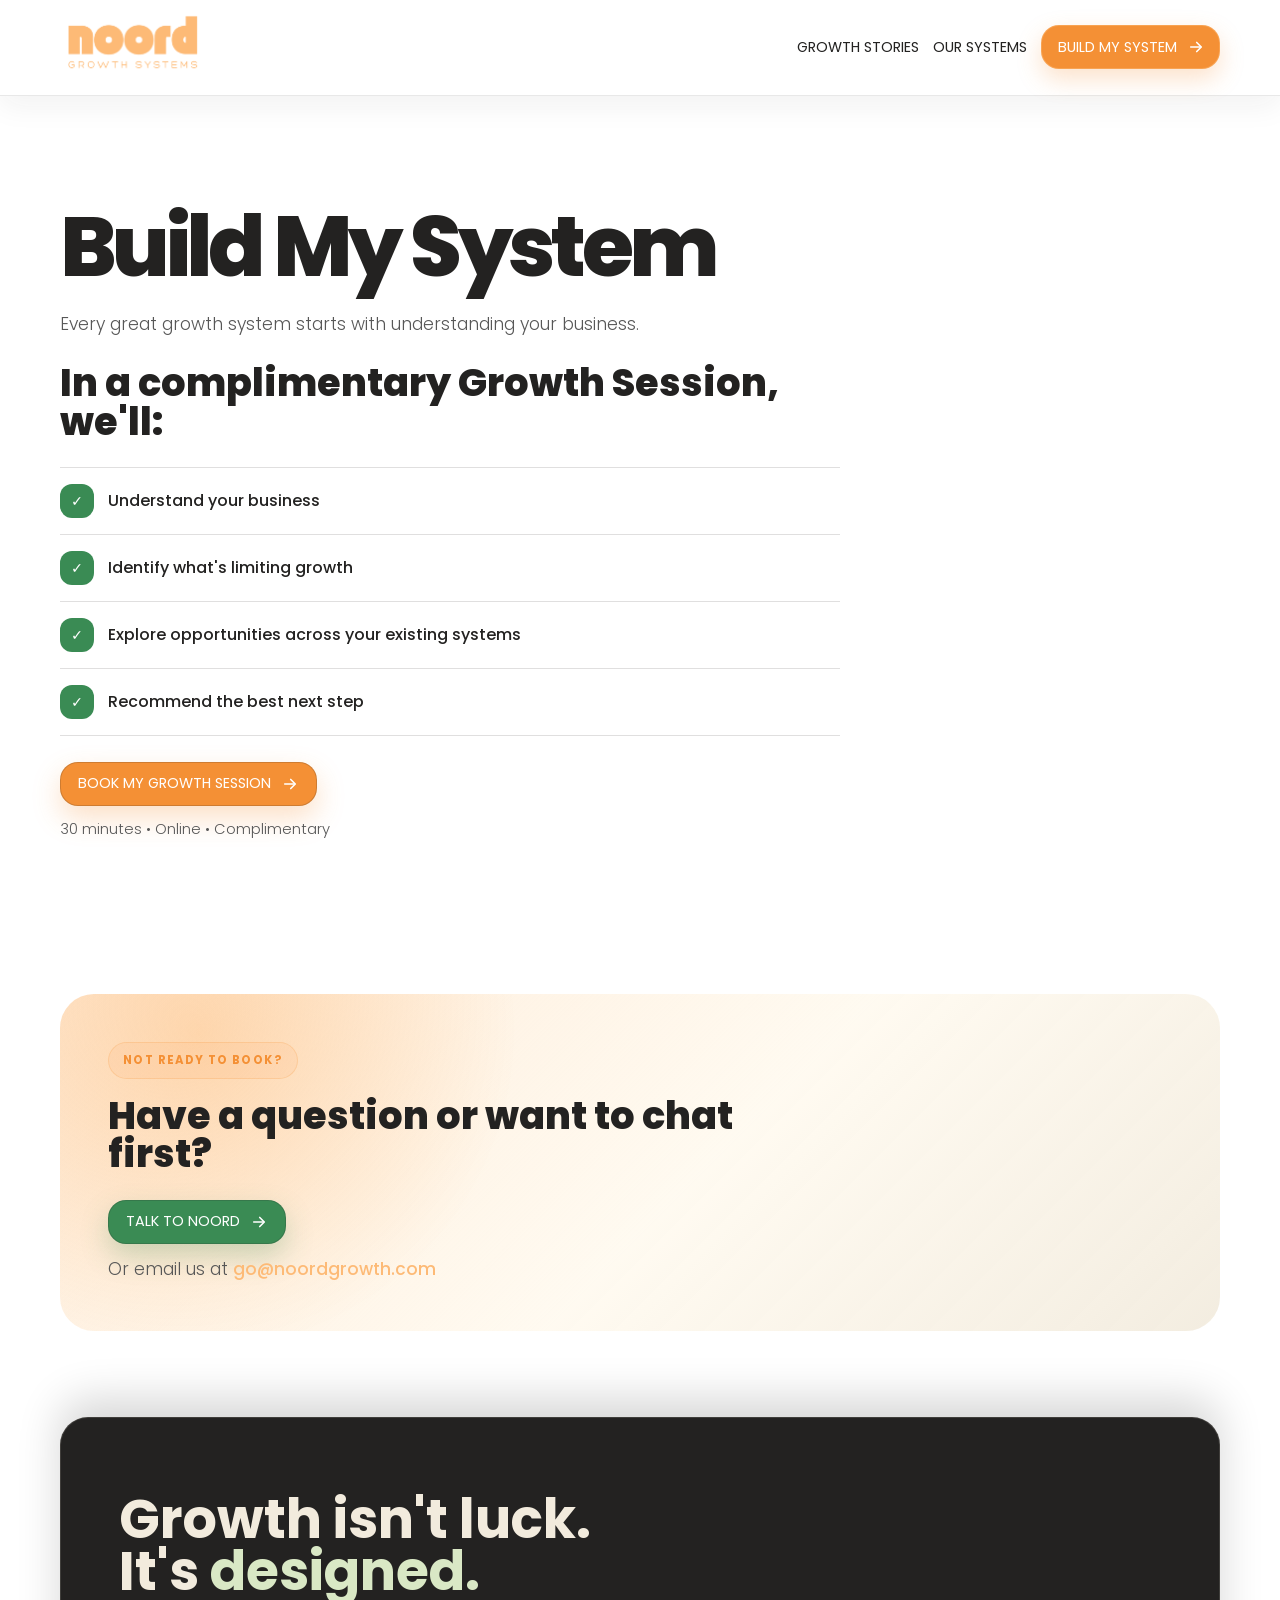
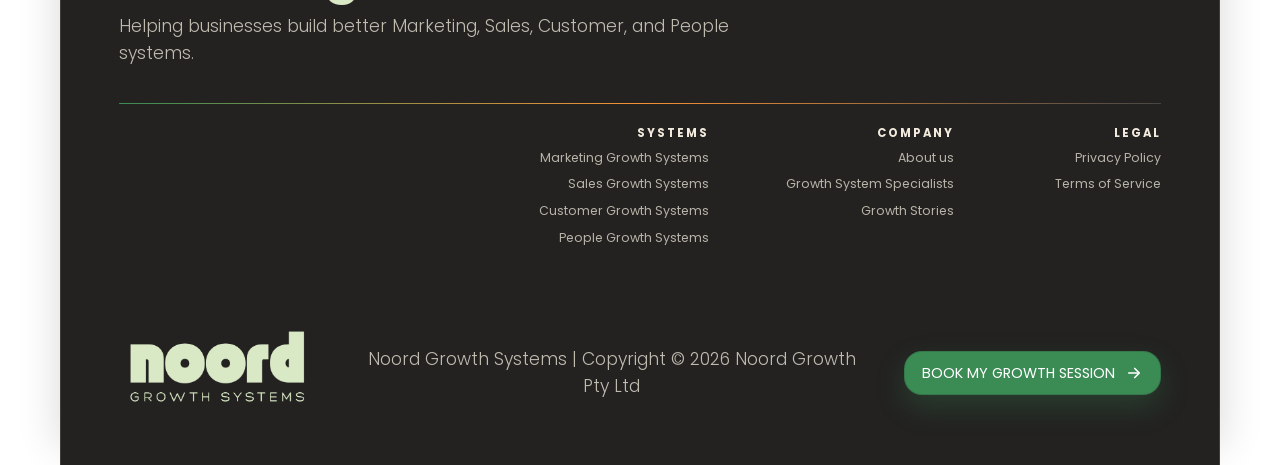
==== build-my-system.html @ cd1cbf24 "Deploy Noord Growth Systems site" ====
<!doctype html>
<html lang="en">
  <head>
    <meta charset="UTF-8" />
    <meta name="viewport" content="width=device-width, initial-scale=1.0" />
    <title>Build My System | Noord Growth Systems</title>
    <meta
      name="description"
      content="Book a complimentary Noord Growth Session to understand your business, identify what's limiting growth, and decide the best next step."
    />
    <link rel="stylesheet" href="./src/noord.css" />
  </head>
  <body>
    <main class="noord-site build-page" id="top">
      <header class="site-nav">
        <a class="noord-logo" href="./index.html" aria-label="Noord Growth Systems home">
          <img
            src="./assets/Noord Main Logo_Ligh Orange.png"
            alt="Noord Growth Systems"
            onerror="this.style.display='none'; this.nextElementSibling.classList.add('noord-logo__fallback--visible')"
          />
          <span class="noord-logo__fallback">noord</span>
        </a>
        <div class="site-nav__actions">
          <a class="site-nav__link" href="./growth-stories.html">Growth Stories</a>
          <details class="systems-menu">
            <summary>
              <span>Our Systems</span>
            </summary>
            <div class="systems-menu__panel">
              <div class="systems-menu__desktop-list">
                <a href="./marketing-growth-systems.html">Marketing Growth Systems</a>
                <a href="./index.html#sales-system">Sales Growth Systems</a>
                <a href="./index.html#customer-system">Customer Growth Systems</a>
                <a href="./index.html#people-system">People Growth Systems</a>
              </div>
              <details class="systems-menu__mobile-group">
                <summary>Our Systems</summary>
                <div>
                  <a href="./marketing-growth-systems.html">Marketing Growth Systems</a>
                  <a href="./index.html#sales-system">Sales Growth Systems</a>
                  <a href="./index.html#customer-system">Customer Growth Systems</a>
                  <a href="./index.html#people-system">People Growth Systems</a>
                </div>
              </details>
              <a class="systems-menu__mobile-page" href="./growth-stories.html">Growth Stories</a>
            </div>
          </details>
          <a class="nav-cta" href="./build-my-system.html" aria-current="page">
            <span>Build My System</span>
            <svg viewBox="0 0 24 24" aria-hidden="true"><path d="M5 12h13" /><path d="m13 6 6 6-6 6" /></svg>
          </a>
        </div>
      </header>

      <section class="build-system-hero" aria-labelledby="build-system-title">
        <div class="build-system-hero__copy">
          <h1 id="build-system-title">Build My System</h1>
          <p>Every great growth system starts with understanding your business.</p>
          <h2>In a complimentary Growth Session, we'll:</h2>
          <ul class="session-list">
            <li>Understand your business</li>
            <li>Identify what's limiting growth</li>
            <li>Explore opportunities across your existing systems</li>
            <li>Recommend the best next step</li>
          </ul>
          <div class="build-system-hero__actions">
            <a class="button button--primary" href="https://calendar.app.google/bvqk1RJnMBfFzVTq5" target="_blank" rel="noopener">
              <span>Book My Growth Session</span>
              <svg viewBox="0 0 24 24" aria-hidden="true"><path d="M5 12h13" /><path d="m13 6 6 6-6 6" /></svg>
            </a>
            <p>30 minutes • Online • Complimentary</p>
          </div>
        </div>
      </section>

      <section class="not-ready-section" aria-labelledby="not-ready-title">
        <div>
          <span>Not ready to book?</span>
          <h2 id="not-ready-title">Have a question or want to chat first?</h2>
        </div>
        <div class="not-ready-section__actions">
          <a class="button button--primary button--green" href="mailto:go@noordgrowth.com?subject=Growth%20System%20Question&body=Hi%20Noord%20team%2C%0A%0AI%27d%20like%20to%20chat%20about%20building%20a%20Growth%20System%20for%20my%20business.%0A%0AA%20little%20context%20about%20my%20business%3A%20%28Add%20what%20you%20do%20products%20or%20service%2C%20Webiste%20link%20if%20you%20have%29%0A%0AThe%20main%20growth%20challenge%20I%27m%20thinking%20about%20is%3A%0A%0AThanks%2C%0A">
            <span>Talk to Noord</span>
            <svg viewBox="0 0 24 24" aria-hidden="true"><path d="M5 12h13" /><path d="m13 6 6 6-6 6" /></svg>
          </a>
          <p>Or email us at <a href="mailto:go@noordgrowth.com?subject=Growth%20System%20Question&body=Hi%20Noord%20team%2C%0A%0AI%27d%20like%20to%20chat%20about%20building%20a%20Growth%20System%20for%20my%20business.%0A%0AA%20little%20context%20about%20my%20business%3A%20%28Add%20what%20you%20do%20products%20or%20service%2C%20Webiste%20link%20if%20you%20have%29%0A%0AThe%20main%20growth%20challenge%20I%27m%20thinking%20about%20is%3A%0A%0AThanks%2C%0A">go@noordgrowth.com</a></p>
        </div>
      </section>

      <footer class="cta-band" id="contact" aria-labelledby="contact-title">
        <a class="noord-logo noord-logo--light" href="./index.html" aria-label="Noord Growth Systems home">
          <img
            src="./assets/Noord Main Logo_Ligh Green.png"
            alt="Noord Growth Systems"
            onerror="this.style.display='none'; this.nextElementSibling.classList.add('noord-logo__fallback--visible')"
          />
          <span class="noord-logo__fallback">noord</span>
        </a>
        <div class="cta-band__content">
          <h2 id="contact-title">Growth isn't luck.<br />It's <span>designed.</span></h2>
          <p>Helping businesses build better Marketing, Sales, Customer, and People systems.</p>
          <nav class="cta-band__pages" aria-label="Systems pages">
            <div class="cta-band__page-column">
              <span>Systems</span>
              <a href="./marketing-growth-systems.html">Marketing Growth Systems</a>
              <a href="./index.html#sales-system">Sales Growth Systems</a>
              <a href="./index.html#customer-system">Customer Growth Systems</a>
              <a href="./index.html#people-system">People Growth Systems</a>
            </div>
            <div class="cta-band__page-column">
              <span>Company</span>
              <a href="./index.html">About us</a>
              <a href="./growth-system-specialists.html">Growth System Specialists</a>
              <a href="./growth-stories.html">Growth Stories</a>
            </div>
            <div class="cta-band__page-column">
              <span>Legal</span>
              <a href="./privacy-policy.html">Privacy Policy</a>
              <a href="./index.html#terms-of-service">Terms of Service</a>
            </div>
          </nav>
        </div>
        <p class="cta-band__meta">Noord Growth Systems | Copyright © 2026 Noord Growth Pty Ltd</p>
        <a class="button button--primary button--green" href="https://calendar.app.google/bvqk1RJnMBfFzVTq5" target="_blank" rel="noopener">
          <span>Book My Growth Session</span>
          <svg viewBox="0 0 24 24" aria-hidden="true"><path d="M5 12h13" /><path d="m13 6 6 6-6 6" /></svg>
        </a>
      </footer>
    </main>
  </body>
</html>
---- src/noord.css ----
@import url("https://fonts.googleapis.com/css2?family=Poppins:wght@300;400;500;600;700;800;900&display=swap");

:root {
  --noord-dark: #232221;
  --noord-grey: #575757;
  --noord-green: #3a8b54;
  --noord-light-green: #d9e8c5;
  --noord-orange: #f49035;
  --noord-light-orange: #fdba76;
  --noord-brown: #c9b290;
  --noord-light-brown: #f2ebdd;
  --noord-white: #fffaf0;
  --noord-line: rgba(35, 34, 33, 0.14);
  --noord-shadow: 0 22px 70px rgba(35, 34, 33, 0.14);
  --noord-radius: 18px;
  --noord-radius-sm: 14px;
  --noord-night: #151413;
  --noord-subtext-size: 1.08rem;
  --noord-section-heading-size: clamp(2.2rem, 4.2vw, 4rem);
  --noord-section-heading-mobile: 2.35rem;
  --noord-section-gap: clamp(56px, 7vw, 86px);
  --noord-panel-pad: clamp(30px, 4.4vw, 48px);
  --noord-pill-font-size: 0.72rem;
  --noord-pill-font-weight: 700;
  --noord-pill-letter-spacing: 0.12em;
  --noord-pill-padding: 9px 14px;
}

html {
  scroll-behavior: smooth;
}

*,
*::before,
*::after {
  box-sizing: border-box;
}

body {
  margin: 0;
  min-width: 320px;
  overflow-x: hidden;
  color: var(--noord-dark);
  background: var(--noord-light-brown);
  font-family: "Poppins", system-ui, -apple-system, BlinkMacSystemFont, "Segoe UI", sans-serif;
}

button,
a {
  font: inherit;
}

a {
  color: inherit;
  text-decoration: none;
}

.noord-site {
  min-height: 100vh;
  overflow-x: visible;
  overflow-y: visible;
  background: #ffffff;
}

.site-nav {
  width: 100%;
  min-height: 70px;
  display: flex;
  align-items: center;
  justify-content: space-between;
  gap: 16px;
  margin: 0;
  padding: 10px max(16px, calc((100vw - 1160px) / 2)) 11px;
  border-bottom: 1px solid rgba(35, 34, 33, 0.1);
  border-radius: 0;
  background: #ffffff;
  box-shadow: 0 10px 28px rgba(35, 34, 33, 0.06);
  backdrop-filter: blur(18px);
  position: sticky;
  top: 0;
  z-index: 100;
}

.site-nav nav {
  display: flex;
  align-items: center;
  justify-content: flex-end;
  gap: 24px;
  margin-left: auto;
  padding: 0;
  border: 0;
  border-radius: 0;
  background: transparent;
}

.site-nav nav a {
  min-height: 36px;
  display: inline-flex;
  align-items: center;
  padding: 0;
  border-radius: 0;
  color: var(--noord-light-brown);
  font-size: 0.82rem;
  font-weight: 400;
}

.site-nav nav a:hover {
  color: var(--noord-orange);
  background: transparent;
}

.site-nav nav a[aria-current="page"] {
  color: var(--noord-light-orange);
}

.site-nav__actions {
  display: inline-flex;
  align-items: center;
  justify-content: flex-end;
  gap: 10px;
  margin-left: auto;
}

.site-nav__link {
  min-height: 44px;
  display: inline-flex;
  align-items: center;
  color: var(--noord-dark);
  font-size: 0.9rem;
  font-weight: 400;
  text-transform: uppercase;
  transition: color 160ms ease;
}

.site-nav__link:hover,
.site-nav__link[aria-current="page"] {
  color: var(--noord-orange);
}

.systems-menu {
  position: relative;
}

.systems-menu > summary {
  min-height: 44px;
  display: inline-flex;
  align-items: center;
  justify-content: center;
  padding: 0 4px;
  border: 0;
  border-radius: 0;
  color: var(--noord-dark);
  background: transparent;
  cursor: pointer;
  font-size: 0.9rem;
  font-weight: 400;
  text-transform: uppercase;
  list-style: none;
  transition: color 160ms ease;
}

.systems-menu > summary::-webkit-details-marker {
  display: none;
}

.systems-menu > summary:hover,
.systems-menu[open] > summary {
  color: var(--noord-orange);
}

.systems-menu__panel {
  min-width: 270px;
  display: grid;
  gap: 6px;
  position: absolute;
  top: calc(100% + 10px);
  right: 0;
  z-index: 120;
  padding: 10px;
  border: 1px solid rgba(35, 34, 33, 0.12);
  border-radius: var(--noord-radius);
  background: #ffffff;
  box-shadow: 0 22px 56px rgba(35, 34, 33, 0.16);
}

.systems-menu__desktop-list {
  display: grid;
  gap: 6px;
}

.systems-menu__panel a {
  display: flex;
  align-items: center;
  min-height: 42px;
  padding: 10px 12px;
  border-radius: 14px;
  color: var(--noord-dark);
  font-size: 0.88rem;
  font-weight: 400;
  line-height: 1.2;
}

.systems-menu__panel a:hover {
  color: var(--noord-dark);
  background: rgba(217, 232, 197, 0.72);
}

.systems-menu__mobile-group,
.systems-menu__mobile-page {
  display: none;
}

.noord-logo {
  min-width: 116px;
  min-height: 42px;
  display: inline-flex;
  align-items: center;
  justify-content: flex-start;
  border-radius: var(--noord-radius);
  color: var(--noord-dark);
  font-size: clamp(2rem, 6vw, 3.4rem);
  font-weight: 900;
  letter-spacing: 0;
  line-height: 0.8;
}

.noord-logo img {
  width: 148px;
  max-width: 34vw;
  height: auto;
  display: block;
}

.noord-logo--light {
  min-width: 132px;
  justify-content: center;
  padding: 10px 12px;
  background: var(--noord-light-brown);
  color: var(--noord-dark);
}

.noord-logo__fallback {
  display: none;
}

.noord-logo__fallback--visible {
  display: inline;
}

.nav-cta,
.button {
  min-height: 44px;
  display: inline-flex;
  align-items: center;
  justify-content: center;
  gap: 10px;
  border: 1px solid rgba(35, 34, 33, 0.18);
  border-radius: var(--noord-radius);
  font-size: 0.9rem;
  font-weight: 400;
  text-transform: uppercase;
  white-space: nowrap;
  transition: transform 160ms ease, box-shadow 160ms ease, background 160ms ease;
}

.nav-cta {
  padding: 0 14px 0 16px;
  color: #ffffff;
  background: var(--noord-orange);
  border-color: rgba(253, 186, 118, 0.45);
  box-shadow: 0 10px 24px rgba(244, 144, 53, 0.26);
}

.nav-cta:hover,
.button:hover {
  transform: translateY(-2px);
}

.nav-cta svg,
.button svg,
.announcement svg {
  width: 18px;
  height: 18px;
  fill: none;
  stroke: currentColor;
  stroke-width: 2.2;
  stroke-linecap: round;
  stroke-linejoin: round;
  flex: 0 0 auto;
}

.hero {
  width: min(1240px, calc(100% - 32px));
  min-height: calc(100vh - 76px);
  display: grid;
  grid-template-columns: minmax(0, 0.96fr) minmax(520px, 1.08fr);
  align-items: center;
  gap: clamp(58px, 5.8vw, 86px);
  margin: 0 auto var(--noord-section-gap);
  padding: 30px 0 8px;
}

.hero__copy {
  display: grid;
  gap: 28px;
}

.announcement {
  width: fit-content;
  display: inline-flex;
  align-items: center;
  gap: 0;
  padding: var(--noord-pill-padding);
  border: 1px solid rgba(58, 139, 84, 0.2);
  border-radius: 999px;
  color: var(--noord-green);
  background: rgba(217, 232, 197, 0.72);
  font-size: var(--noord-pill-font-size);
  font-weight: var(--noord-pill-font-weight);
  letter-spacing: var(--noord-pill-letter-spacing);
  text-transform: uppercase;
}

.announcement::before {
  content: none;
}

.announcement svg {
  display: none;
}

.announcement h1 {
  margin: 0;
  color: inherit;
  font: inherit;
  letter-spacing: inherit;
  text-transform: inherit;
}

.hero h2 {
  max-width: 780px;
  margin: 0;
  color: #151515;
  font-size: clamp(3.45rem, 6.6vw, 6.05rem);
  line-height: 0.9;
  letter-spacing: -0.06em;
  font-family: "Poppins", system-ui, sans-serif;
  font-weight: 800;
}

.hero h2 em {
  display: block;
  color: var(--noord-green);
  font-style: normal;
}

.hero p,
.problem-section p,
.specialist p,
.choice p,
.method p,
.lab p,
.fit p,
.cta-band p {
  margin: 0;
  color: var(--noord-grey);
  font-size: var(--noord-subtext-size);
  font-weight: 300;
  line-height: 1.55;
}

.hero p {
  max-width: 610px;
  color: var(--noord-grey);
  font-size: var(--noord-subtext-size);
  font-weight: 300;
}

.hero__actions {
  display: flex;
  flex-wrap: wrap;
  gap: 12px;
}

.button {
  padding: 0 17px;
}

.button--primary {
  color: #fff;
  background: var(--noord-orange);
  box-shadow: 0 12px 28px rgba(244, 144, 53, 0.28);
}

.button--secondary {
  color: var(--noord-dark);
  background: rgba(255, 250, 240, 0.78);
}

.button--green {
  color: #fff;
  background: var(--noord-green);
  box-shadow: 0 12px 28px rgba(58, 139, 84, 0.26);
}

.stacked-sections {
  position: relative;
  margin-bottom: var(--noord-section-gap);
  padding-bottom: 0;
}

.problem-section {
  width: min(1160px, calc(100% - 32px));
  display: grid;
  grid-template-columns: minmax(0, 0.95fr) minmax(420px, 1.05fr);
  align-items: center;
  gap: 46px;
  margin: 0 auto;
  padding: var(--noord-panel-pad);
  border: 1px solid rgba(58, 139, 84, 0.08);
  border-radius: 34px;
  background:
    radial-gradient(circle at 92% 12%, rgba(217, 232, 197, 0.82), transparent 26%),
    linear-gradient(135deg, rgba(217, 232, 197, 0.62), rgba(242, 235, 221, 0.78));
  box-shadow: 0 24px 80px rgba(35, 34, 33, 0.08);
  overflow: hidden;
  position: sticky;
  bottom: 26px;
  z-index: 1;
}

.problem-section__copy {
  display: grid;
  gap: 22px;
  position: relative;
  z-index: 1;
}

.section-badge {
  width: fit-content;
  display: inline-flex;
  align-items: center;
  padding: var(--noord-pill-padding);
  border: 1px solid rgba(58, 139, 84, 0.18);
  border-radius: 999px;
  color: var(--noord-green);
  background: rgba(255, 250, 240, 0.72);
  box-shadow: 0 10px 28px rgba(35, 34, 33, 0.06);
}

.section-badge span {
  font-size: var(--noord-pill-font-size);
  font-weight: var(--noord-pill-font-weight);
  letter-spacing: var(--noord-pill-letter-spacing);
  text-transform: uppercase;
}

.specialist span,
.choice__copy span,
.fit__copy span,
.final-message span,
.cta-band > div > span {
  width: fit-content;
  display: inline-flex;
  align-items: center;
  padding: var(--noord-pill-padding);
  border: 1px solid rgba(244, 144, 53, 0.2);
  border-radius: 999px;
  color: var(--noord-orange);
  background: rgba(244, 144, 53, 0.08);
  font-size: var(--noord-pill-font-size);
  font-weight: var(--noord-pill-font-weight);
  letter-spacing: var(--noord-pill-letter-spacing);
  text-transform: uppercase;
}

.problem-section h2 {
  margin: 0;
  color: var(--noord-dark);
  font-size: var(--noord-section-heading-size);
  line-height: 0.98;
  letter-spacing: -0.055em;
}

.problem-section h2 span {
  color: var(--noord-green);
}

.problem-section__text {
  max-width: 650px;
  display: grid;
  gap: 14px;
}

.problem-section__text p {
  color: var(--noord-grey);
  font-size: var(--noord-subtext-size);
  font-weight: 300;
}

.section-actions {
  display: flex;
  flex-wrap: wrap;
  gap: 12px;
  margin-top: 6px;
}

.connected-visual {
  min-height: 530px;
  display: grid;
  place-items: center;
  padding: clamp(10px, 2vw, 22px);
  border-radius: 28px;
  background: #ffffff;
  box-shadow: inset 0 0 0 1px rgba(35, 34, 33, 0.07), 0 28px 70px rgba(35, 34, 33, 0.12);
  position: relative;
  overflow: hidden;
}

.connected-visual img {
  width: min(100%, 620px);
  height: auto;
  display: block;
  object-fit: contain;
}

.constraint-section {
  width: min(1160px, calc(100% - 32px));
  display: grid;
  gap: 34px;
  margin: 0 auto;
  padding: var(--noord-panel-pad);
  border: 1px solid rgba(244, 144, 53, 0.16);
  border-radius: 34px;
  background:
    radial-gradient(circle at 92% 10%, rgba(255, 250, 240, 0.74), transparent 27%),
    linear-gradient(135deg, var(--noord-light-orange), rgba(244, 144, 53, 0.24));
  box-shadow: 0 30px 90px rgba(35, 34, 33, 0.18);
  position: relative;
  z-index: 2;
}

.constraint-section__intro {
  width: 100%;
  max-width: 850px;
  display: grid;
  gap: 18px;
  justify-self: center;
  justify-items: center;
  text-align: center;
}

.section-badge--orange {
  justify-self: start;
  border-color: rgba(244, 144, 53, 0.26);
  color: #7d3b0c;
  background: rgba(255, 250, 240, 0.72);
}

.constraint-section h2 {
  max-width: 840px;
  margin: 0;
  color: var(--noord-dark);
  font-size: var(--noord-section-heading-size);
  line-height: 0.98;
  letter-spacing: -0.055em;
}

.constraint-section h2 span {
  color: var(--noord-orange);
}

.constraint-section__copy {
  max-width: 680px;
  display: grid;
  gap: 12px;
  justify-self: center;
}

.constraint-section__copy p,
.constraint-card p {
  margin: 0;
  color: var(--noord-grey);
  font-size: var(--noord-subtext-size);
  font-weight: 300;
  line-height: 1.55;
}

.constraint-grid {
  display: grid;
  grid-template-columns: repeat(4, 1fr);
  gap: 12px;
}

.constraint-card {
  min-height: 280px;
  display: grid;
  align-content: start;
  justify-items: center;
  gap: 16px;
  padding: 22px;
  border: 1px solid rgba(35, 34, 33, 0.1);
  border-radius: var(--noord-radius);
  background: rgba(255, 250, 240, 0.76);
  box-shadow: 0 18px 44px rgba(35, 34, 33, 0.08);
  text-align: center;
}

.constraint-card span {
  width: 78px;
  height: 78px;
  display: grid;
  place-items: center;
  border-radius: 20px;
  color: var(--noord-dark);
  background: transparent;
  box-shadow: none;
}

.constraint-icon img {
  width: 78px;
  height: 78px;
  display: block;
  object-fit: contain;
}

.constraint-icon svg {
  width: 32px;
  height: 32px;
  fill: none;
  stroke: currentColor;
  stroke-width: 1.75;
  stroke-linecap: round;
  stroke-linejoin: round;
}

.constraint-card h3 {
  margin: 0;
  color: var(--noord-dark);
  font-size: 1.35rem;
  line-height: 1.05;
}

.constraint-card:nth-child(2) {
  background: rgba(217, 232, 197, 0.72);
}

.constraint-card:nth-child(3) {
  background: rgba(242, 235, 221, 0.82);
}

.constraint-card:nth-child(4) {
  background: rgba(255, 250, 240, 0.88);
}

.constraint-aftercopy {
  max-width: 820px;
  display: grid;
  gap: 10px;
  justify-self: center;
  text-align: center;
}

.constraint-aftercopy p {
  margin: 0;
  color: var(--noord-grey);
  font-size: var(--noord-subtext-size);
  font-weight: 300;
  line-height: 1.55;
}

.constraint-section__actions {
  justify-content: center;
}

.constraint-closing {
  width: min(1160px, calc(100% - 32px));
  box-sizing: border-box;
  margin: 58px auto 64px;
  padding: 0;
  color: var(--noord-dark);
  background: transparent;
  font-size: clamp(1.45rem, 2.45vw, 2.2rem);
  font-weight: 700;
  line-height: 1.12;
  text-align: center;
  position: relative;
  z-index: 3;
}

.growth-scene {
  min-height: 730px;
  display: grid;
  place-items: center;
  padding: clamp(10px, 2vw, 20px);
  position: relative;
}

.growth-scene img {
  width: min(112%, 880px);
  height: auto;
  display: block;
  object-fit: contain;
}

.hero-strip {
  min-height: 58px;
  display: flex;
  align-items: center;
  justify-content: center;
  gap: clamp(18px, 4vw, 34px);
  padding: 0 16px;
  color: var(--noord-light-brown);
  background: #151515;
}

.hero-strip span {
  font-size: 0.68rem;
  font-weight: 800;
  letter-spacing: 0.28em;
  text-transform: uppercase;
}

.hero-strip i {
  width: 5px;
  height: 5px;
  border-radius: 999px;
  background: var(--noord-green);
}

.proof-strip {
  display: grid;
  grid-template-columns: repeat(3, 1fr);
  gap: 12px;
}

.proof-strip div,
.system-card,
.method-card,
.outcome-grid div,
.fit-list div,
.lab__panel {
  border: 1px solid var(--noord-line);
  border-radius: var(--noord-radius);
  background: rgba(255, 250, 240, 0.9);
}

.proof-strip div {
  min-height: 116px;
  display: grid;
  align-content: center;
  padding: 22px;
}

.proof-strip span {
  color: var(--noord-dark);
  font-size: clamp(1.1rem, 2vw, 1.45rem);
  font-weight: 900;
  line-height: 1.15;
}

.section {
  width: min(1160px, calc(100% - 32px));
  margin: 0 auto var(--noord-section-gap);
  padding: 0;
}

.section-heading {
  max-width: 880px;
  display: grid;
  gap: 14px;
  margin-bottom: 28px;
}

.section-heading > span,
.momentum-section__copy > span,
.method__copy > span,
.lab__copy > span {
  width: fit-content;
  display: inline-flex;
  align-items: center;
  padding: var(--noord-pill-padding);
  border: 1px solid rgba(244, 144, 53, 0.2);
  border-radius: 999px;
  color: var(--noord-orange);
  background: rgba(244, 144, 53, 0.08);
  font-size: var(--noord-pill-font-size);
  font-weight: var(--noord-pill-font-weight);
  letter-spacing: var(--noord-pill-letter-spacing);
  text-transform: uppercase;
}

.section-heading p {
  margin: 0;
  color: var(--noord-grey);
  font-size: var(--noord-subtext-size);
  font-weight: 300;
  line-height: 1.5;
}

.section--systems {
  width: min(1160px, calc(100% - 32px));
  display: grid;
  gap: 34px;
  margin: 0 auto var(--noord-section-gap);
  padding: var(--noord-panel-pad);
  border-radius: 34px;
  background:
    radial-gradient(circle at 88% 12%, rgba(217, 232, 197, 0.2), transparent 28%),
    var(--noord-green);
  box-shadow: 0 30px 90px rgba(35, 34, 33, 0.18);
}

.section--systems .section-heading {
  max-width: 900px;
  margin-bottom: 0;
}

.section--systems .section-heading > span {
  width: fit-content;
  display: inline-flex;
  align-items: center;
  padding: var(--noord-pill-padding);
  border: 1px solid rgba(253, 186, 118, 0.28);
  border-radius: 999px;
  color: var(--noord-light-orange);
  background: rgba(35, 34, 33, 0.18);
}

.section--systems h2 {
  color: #ffffff;
}

.section--systems h2 span {
  color: var(--noord-orange);
}

.section--systems .section-heading p {
  max-width: 720px;
  color: rgba(242, 235, 221, 0.82);
}

.section h2,
.momentum-section h2,
.method h2,
.lab h2,
.specialist h2,
.choice h2,
.fit h2,
.final-message h2,
.cta-band h2 {
  margin: 0;
  color: var(--noord-dark);
  font-size: var(--noord-section-heading-size);
  line-height: 0.95;
  letter-spacing: 0;
}

.section--systems #systems-title {
  color: #ffffff;
}

.section--systems #systems-title span {
  color: var(--noord-orange);
}

.system-grid {
  display: grid;
  grid-template-columns: repeat(4, 1fr);
  align-items: stretch;
  gap: 14px;
}

.system-card {
  min-height: 500px;
  display: grid;
  grid-template-rows: 196px minmax(132px, auto) 22px 1fr;
  align-content: stretch;
  gap: 18px;
  padding: 24px;
  border: 1px solid rgba(242, 235, 221, 0.16);
  border-radius: var(--noord-radius);
  background: rgba(255, 250, 240, 0.94);
  box-shadow: 0 18px 48px rgba(17, 17, 17, 0.14);
}

.system-card:nth-child(2),
.system-card:nth-child(4) {
  background: var(--noord-light-green);
}

.system-card:nth-child(3) {
  background: var(--noord-light-orange);
}

.system-card__index {
  width: 58px;
  height: 58px;
  display: grid;
  place-items: center;
  border-radius: var(--noord-radius);
  color: var(--noord-light-brown);
  background: var(--noord-dark);
  font-weight: 900;
  box-shadow: 0 12px 24px rgba(35, 34, 33, 0.14);
}

.system-card__index svg {
  width: 30px;
  height: 30px;
  fill: none;
  stroke: currentColor;
  stroke-width: 1.8;
  stroke-linecap: round;
  stroke-linejoin: round;
}

.system-card__box {
  width: clamp(118px, 12vw, 148px);
  max-width: 72%;
  margin: -20px 0 -4px -10px;
}

.system-card__box img {
  display: block;
  width: 100%;
  height: auto;
  filter: drop-shadow(0 18px 28px rgba(17, 17, 17, 0.18));
}

.system-card__top {
  display: grid;
  align-content: start;
  gap: 20px;
  min-height: 0;
}

.system-card h3 {
  margin: 0;
  color: var(--noord-dark);
  font-size: 1.48rem;
  line-height: 1.04;
}

.system-card p {
  margin: 0;
  color: var(--noord-grey);
  font-size: var(--noord-subtext-size);
  font-weight: 300;
  line-height: 1.5;
  min-height: 0;
}

.system-card strong {
  align-self: center;
  margin-top: 8px;
  color: var(--noord-dark);
  font-size: 0.78rem;
  font-weight: 800;
  letter-spacing: 0.1em;
  text-transform: uppercase;
}

.system-card ul {
  display: grid;
  grid-template-rows: repeat(3, minmax(48px, auto));
  gap: 8px;
  align-content: start;
  margin: 0;
  padding: 0;
  list-style: none;
}

.system-card li {
  box-sizing: border-box;
  min-height: 48px;
  display: flex;
  align-items: center;
  padding: 10px 12px;
  border: 1px solid rgba(35, 34, 33, 0.1);
  border-radius: var(--noord-radius);
  color: var(--noord-dark);
  background: rgba(255, 250, 240, 0.66);
  font-size: 0.82rem;
  font-weight: 800;
  line-height: 1.15;
}

.systems-section__actions {
  justify-content: center;
  margin-top: 4px;
}

.systems-section__actions .button--secondary {
  border-color: rgba(242, 235, 221, 0.28);
  color: var(--noord-light-brown);
  background: rgba(35, 34, 33, 0.2);
}

.specialist,
.choice,
.fit,
.final-message {
  display: grid;
  grid-template-columns: 1fr 0.85fr;
  gap: 42px;
  align-items: center;
  border-top: 1px solid rgba(35, 34, 33, 0.12);
  border-bottom: 1px solid rgba(35, 34, 33, 0.12);
}

.specialist > div,
.momentum-section__copy,
.choice__copy,
.fit__copy,
.final-message > div {
  display: grid;
  gap: 16px;
}

.momentum-section {
  display: grid;
  gap: 34px;
}

.momentum-section__copy {
  max-width: 890px;
}

.momentum-section__copy p {
  max-width: 780px;
  margin: 0;
  color: var(--noord-grey);
  font-size: var(--noord-subtext-size);
  font-weight: 300;
  line-height: 1.55;
}

.momentum-section h2 span {
  color: var(--noord-green);
}

.momentum-grid {
  display: grid;
  grid-template-columns: repeat(5, 1fr);
  gap: 12px;
}

.momentum-card {
  min-height: 270px;
  display: grid;
  align-content: start;
  gap: 16px;
  padding: 22px;
  border: 1px solid rgba(35, 34, 33, 0.12);
  border-radius: var(--noord-radius);
  background: var(--noord-green);
  box-shadow: 0 18px 46px rgba(35, 34, 33, 0.1);
}

.momentum-card:nth-child(2) {
  background: var(--noord-orange);
}

.momentum-card:nth-child(3) {
  background: var(--noord-light-green);
}

.momentum-card:nth-child(4) {
  background: var(--noord-light-orange);
}

.momentum-card:nth-child(5) {
  background: var(--noord-light-brown);
}

.momentum-card:nth-child(1) h3,
.momentum-card:nth-child(1) p {
  color: #ffffff;
}

.momentum-card:nth-child(1) .system-card__index {
  color: var(--noord-green);
  background: #ffffff;
}

.momentum-card:nth-child(2) .system-card__index {
  color: var(--noord-orange);
  background: #ffffff;
}

.momentum-card h3 {
  margin: 0;
  color: var(--noord-dark);
  font-size: 1.35rem;
  line-height: 1.05;
}

.momentum-card p {
  margin: 0;
  color: var(--noord-grey);
  font-size: var(--noord-subtext-size);
  font-weight: 300;
  line-height: 1.5;
}

.method {
  display: grid;
  gap: 28px;
  align-items: start;
}

.method__copy,
.lab__copy {
  display: grid;
  gap: 18px;
}

.method-grid {
  display: grid;
  grid-template-columns: repeat(4, 1fr);
  gap: 12px;
}

.method-card {
  min-height: 330px;
  display: grid;
  align-content: start;
  gap: 14px;
  padding: 22px;
  background: #fffaf0;
}

.method-card:nth-child(even) {
  background: var(--noord-light-brown);
}

.method-card > span {
  color: var(--noord-orange);
  font-size: 0.78rem;
  font-weight: 900;
  text-transform: uppercase;
}

.method-card h3 {
  margin: 0;
  color: var(--noord-dark);
  font-size: 1.45rem;
  font-weight: 900;
  line-height: 1;
}

.method-card p {
  font-size: var(--noord-subtext-size);
  font-weight: 300;
}

.lab {
  display: grid;
  grid-template-columns: 1.05fr 0.95fr;
  gap: 42px;
  align-items: center;
}

.lab__visual {
  min-height: 440px;
  display: grid;
  grid-template-columns: repeat(6, 1fr);
  grid-template-rows: repeat(5, 1fr);
  gap: 12px;
}

.lab__panel {
  display: grid;
  align-content: space-between;
  padding: 22px;
  box-shadow: 0 14px 38px rgba(35, 34, 33, 0.1);
}

.lab__panel span {
  color: rgba(35, 34, 33, 0.68);
  font-size: 0.78rem;
  font-weight: 900;
  text-transform: uppercase;
}

.lab__panel strong {
  color: var(--noord-dark);
  font-size: clamp(1.45rem, 3vw, 2.5rem);
  line-height: 0.98;
}

.lab__panel--green {
  grid-column: 1 / 5;
  grid-row: 1 / 3;
  background: var(--noord-light-green);
}

.lab__panel--orange {
  grid-column: 3 / 7;
  grid-row: 3 / 5;
  background: var(--noord-light-orange);
}

.lab__panel--brown {
  grid-column: 1 / 5;
  grid-row: 4 / 6;
  background: var(--noord-light-brown);
}

.outcomes {
  display: grid;
  gap: 10px;
}

.outcome-grid,
.fit-list {
  display: grid;
  grid-template-columns: repeat(5, 1fr);
  gap: 10px;
}

.outcome-grid div,
.fit-list div {
  min-height: 88px;
  display: flex;
  align-items: center;
  padding: 16px;
  background: rgba(255, 250, 240, 0.88);
}

.outcome-grid span,
.fit-list span {
  color: var(--noord-dark);
  font-size: 0.95rem;
  font-weight: 900;
  line-height: 1.2;
}

.outcomes blockquote {
  margin: 18px 0 0;
  padding: 28px;
  border: 1px solid rgba(58, 139, 84, 0.22);
  border-radius: var(--noord-radius);
  color: var(--noord-dark);
  background: var(--noord-light-green);
  font-size: clamp(1.45rem, 3vw, 2.4rem);
  font-weight: 900;
  line-height: 1.08;
}

.fit-list {
  grid-template-columns: 1fr;
}

.fit-list div {
  min-height: 62px;
}

.final-message {
  grid-template-columns: 1fr auto;
}

.cta-band {
  width: min(1160px, calc(100% - 32px));
  display: grid;
  grid-template-columns: auto minmax(0, 1fr) auto;
  grid-template-rows: auto 1fr auto;
  grid-template-areas:
    "content content content"
    ". . ."
    "logo meta action";
  align-items: stretch;
  gap: 38px 34px;
  min-height: clamp(430px, 52vw, 560px);
  margin: 0 auto;
  padding: clamp(44px, 6vw, 76px) clamp(30px, 5vw, 58px) clamp(30px, 4vw, 42px);
  border: 1px solid rgba(242, 235, 221, 0.14);
  border-bottom: 0;
  border-radius: 28px 28px 0 0;
  color: var(--noord-light-brown);
  background: var(--noord-dark);
  box-shadow: 0 -18px 44px rgba(0, 0, 0, 0.16);
}

.cta-band .noord-logo {
  grid-area: logo;
  align-self: center;
  justify-self: start;
  width: 200px;
  height: auto;
  min-width: 0;
  min-height: 44px;
  padding: 0;
  background: transparent;
  color: inherit;
  overflow: visible;
}

.cta-band .noord-logo img {
  width: 200px;
  height: auto;
  object-fit: contain;
}

.cta-band h2 {
  color: var(--noord-light-brown);
  font-size: var(--noord-section-heading-size);
  line-height: 0.98;
}

.cta-band h2 span {
  color: var(--noord-light-green);
}

.cta-band p {
  max-width: 620px;
  color: rgba(242, 235, 221, 0.76);
  font-size: var(--noord-subtext-size);
  font-weight: 300;
  line-height: 1.55;
}

.cta-band__text-link {
  width: fit-content;
  min-height: 42px;
  display: inline-flex;
  align-items: center;
  justify-content: center;
  padding: 0 16px;
  border: 1px solid rgba(217, 232, 197, 0.28);
  border-radius: var(--noord-radius);
  color: var(--noord-light-green);
  background: rgba(217, 232, 197, 0.08);
  font-size: 0.88rem;
  font-weight: 400;
  text-transform: uppercase;
}

.cta-band__text-link:hover {
  border-color: rgba(253, 186, 118, 0.46);
  color: var(--noord-light-orange);
}

.cta-band > div::after {
  content: "";
  width: 100%;
  height: 1px;
  margin-top: clamp(12px, 2vw, 22px);
  border-radius: 999px;
  background: linear-gradient(90deg, var(--noord-green), var(--noord-orange), rgba(242, 235, 221, 0.18));
}

.cta-band > .cta-band__content::after {
  content: none;
}

.cta-band > div {
  grid-area: content;
  display: grid;
  align-content: start;
  justify-items: start;
  text-align: left;
  gap: 14px;
}

.cta-band__pages {
  width: 100%;
  display: grid;
  grid-template-columns: repeat(3, minmax(130px, max-content));
  justify-content: end;
  align-items: start;
  gap: clamp(36px, 6vw, 96px);
  margin-top: clamp(12px, 2vw, 22px);
  padding-top: clamp(18px, 2vw, 26px);
  position: relative;
  text-align: right;
}

.cta-band__pages::before {
  content: "";
  width: 100%;
  height: 1px;
  position: absolute;
  top: 0;
  left: 0;
  border-radius: 999px;
  background: linear-gradient(90deg, var(--noord-green), var(--noord-orange), rgba(242, 235, 221, 0.18));
}

.cta-band__page-column {
  display: grid;
  justify-items: end;
  gap: 10px;
}

.cta-band__pages a {
  display: block;
  max-width: 280px;
  color: rgba(242, 235, 221, 0.72);
  font-size: clamp(0.78rem, 0.85vw, 0.9rem);
  font-weight: 400;
  line-height: 1.35;
  text-transform: none;
}

.cta-band__page-column span {
  color: var(--noord-light-brown);
  font-size: 0.72rem;
  font-weight: 700;
  letter-spacing: 0.18em;
  line-height: 1;
  text-transform: uppercase;
}

.cta-band__pages a:hover,
.cta-band__pages a[aria-current="page"] {
  color: var(--noord-light-orange);
}

.cta-band > .button {
  grid-area: action;
  align-self: center;
  justify-self: end;
}

.cta-band__meta {
  grid-area: meta;
  align-self: center;
  justify-self: center;
  max-width: none;
  margin: 0;
  color: rgba(242, 235, 221, 0.48);
  font-size: 0.64rem;
  font-weight: 300;
  line-height: 1.25;
  text-align: center;
}

@media (max-width: 980px) {
  .site-nav nav {
    display: none;
  }

  .hero,
  .problem-section,
  .constraint-section,
  .method,
  .lab,
  .specialist,
  .choice,
  .fit,
  .final-message,
  .cta-band {
    grid-template-columns: 1fr;
  }

  .hero {
    min-height: auto;
    margin-bottom: 56px;
    padding-top: 34px;
  }

  .problem-section {
    padding: 34px;
    position: relative;
    bottom: auto;
  }

  .stacked-sections {
    margin-bottom: 56px;
    padding-bottom: 0;
  }

  .constraint-section {
    padding: 34px;
  }

  .constraint-closing {
    margin: 18px auto;
  }

  .constraint-grid {
    grid-template-columns: repeat(2, 1fr);
  }

  .connected-visual {
    min-height: 470px;
  }

  .growth-scene {
    min-height: clamp(420px, 76vw, 590px);
  }

  .growth-scene img,
  .connected-visual img,
  .specialist-hero__visual img,
  .build-visual img {
    max-width: 100%;
  }

  .system-grid,
  .momentum-grid,
  .method-grid,
  .proof-strip,
  .outcome-grid {
    grid-template-columns: 1fr;
  }

  .system-card {
    grid-template-rows: auto;
    min-height: auto;
  }

  .system-card__top,
  .system-card p {
    min-height: 0;
  }

  .system-card ul {
    grid-template-rows: none;
  }

  .system-card__box {
    width: min(150px, 40vw);
    max-width: 180px;
    margin: -14px 0 -2px -8px;
  }

  .cta-band {
    grid-template-columns: auto minmax(0, 1fr) auto;
    grid-template-areas:
      "content content content"
      ". . ."
      "logo meta action";
    justify-items: stretch;
  }

  .cta-band__pages {
    justify-content: start;
    text-align: left;
  }

  .cta-band__page-column {
    justify-items: start;
  }
}

@media (max-width: 640px) {
  .site-nav {
    width: 100%;
    min-height: 62px;
    margin-top: 0;
    padding: 9px 10px 10px;
  }

  .noord-logo {
    font-size: 2rem;
  }

  .noord-logo img {
    width: 108px;
  }

  .site-nav__actions {
    gap: 8px;
  }

  .site-nav__link {
    display: none;
  }

  .systems-menu > summary {
    width: 44px;
    min-height: 42px;
    display: grid;
    place-items: center;
    padding: 0;
    border-radius: 14px;
    background: rgba(242, 235, 221, 0.72);
  }

  .systems-menu > summary span {
    width: 20px;
    height: 14px;
    display: block;
    overflow: hidden;
    color: transparent;
    background:
      linear-gradient(var(--noord-dark), var(--noord-dark)) 0 0 / 100% 2px no-repeat,
      linear-gradient(var(--noord-dark), var(--noord-dark)) 0 6px / 100% 2px no-repeat,
      linear-gradient(var(--noord-dark), var(--noord-dark)) 0 12px / 100% 2px no-repeat;
  }

  .systems-menu__panel {
    min-width: min(270px, calc(100vw - 20px));
    right: 0;
  }

  .systems-menu__desktop-list {
    display: none;
  }

  .systems-menu__mobile-group {
    display: grid;
  }

  .systems-menu__mobile-group summary {
    min-height: 44px;
    display: flex;
    align-items: center;
    justify-content: space-between;
    padding: 10px 12px;
    border-radius: 14px;
    color: var(--noord-dark);
    cursor: pointer;
    font-size: 0.88rem;
    font-weight: 400;
    line-height: 1.2;
    list-style: none;
  }

  .systems-menu__mobile-group summary::-webkit-details-marker {
    display: none;
  }

  .systems-menu__mobile-group summary::after {
    content: "+";
    color: var(--noord-orange);
    font-weight: 500;
  }

  .systems-menu__mobile-group[open] summary {
    background: rgba(217, 232, 197, 0.72);
  }

  .systems-menu__mobile-group[open] summary::after {
    content: "-";
  }

  .systems-menu__mobile-group div {
    display: grid;
    gap: 6px;
    padding-top: 6px;
  }

  .systems-menu__mobile-page {
    display: flex;
  }

  .nav-cta {
    display: none;
  }

  .hero,
  .problem-section,
  .constraint-section,
  .section,
  .proof-strip,
  .cta-band {
    width: min(100% - 20px, 1160px);
  }

  .problem-section {
    gap: 28px;
    padding: 24px;
    border-radius: 28px;
  }

  .constraint-section {
    gap: 26px;
    padding: 24px;
    border-radius: 28px;
  }

  .constraint-section h2 {
    font-size: var(--noord-section-heading-mobile);
    letter-spacing: -0.045em;
  }

  .constraint-grid {
    grid-template-columns: 1fr;
  }

  .constraint-card {
    min-height: 210px;
  }

  .constraint-closing {
    width: min(100% - 20px, 1160px);
    margin: 42px auto 46px;
    padding: 0;
    font-size: 1.45rem;
  }

  .problem-section h2 {
    font-size: var(--noord-section-heading-mobile);
    letter-spacing: -0.045em;
  }

  .connected-visual {
    min-height: clamp(300px, 88vw, 420px);
  }

  .hero h2 {
    font-size: clamp(3rem, 16vw, 4rem);
    letter-spacing: -0.055em;
  }

  .growth-scene {
    min-height: clamp(330px, 96vw, 520px);
    padding: 12px;
  }

  .growth-scene--image {
    display: none;
  }

  .hero-strip {
    flex-wrap: wrap;
    min-height: 74px;
    gap: 12px 18px;
  }

  .hero-strip span {
    font-size: 0.58rem;
  }

  .cta-band__pages {
    grid-template-columns: 1fr;
    gap: 24px;
  }

  .section {
    margin-bottom: 48px;
    padding: 0;
  }

  .section--systems {
    width: min(100% - 20px, 1160px);
    gap: 26px;
    padding: 22px;
    border-radius: 28px;
  }

  .section--systems .section-heading {
    gap: 12px;
    margin-bottom: 0;
  }

  .section--systems .section-heading > span {
    max-width: 100%;
    justify-content: center;
    padding: 8px 11px;
    font-size: 0.62rem;
    line-height: 1.2;
    text-align: center;
  }

  .section--systems #systems-title {
    font-size: clamp(2.35rem, 11vw, 3.25rem);
    line-height: 0.95;
  }

  .section--systems .section-heading p {
    font-size: 1rem;
    line-height: 1.5;
  }

  .section--systems .section-heading p + p {
    margin-top: -6px;
  }

  .system-card {
    min-height: auto;
    gap: 16px;
    padding: 18px;
    border-radius: 24px;
  }

  .system-card__box {
    width: 88px;
    max-width: 88px;
    margin: -6px 0 -4px -4px;
  }

  .system-card__top {
    grid-template-columns: 92px minmax(0, 1fr);
    align-items: center;
    gap: 12px;
  }

  .system-card h3 {
    font-size: 1.34rem;
    line-height: 1.05;
  }

  .system-card p {
    font-size: 1rem;
    line-height: 1.5;
  }

  .system-card strong {
    margin-top: 0;
    font-size: 0.68rem;
    letter-spacing: 0.08em;
  }

  .system-card ul {
    gap: 7px;
  }

  .system-card li {
    width: 100%;
    min-height: 42px;
    padding: 10px 12px;
    border-radius: 16px;
    font-size: 0.8rem;
  }

  .systems-section__actions {
    justify-content: stretch;
    margin-top: 0;
  }

  .systems-section__actions .button {
    width: 100%;
    justify-content: center;
  }

  .momentum-card {
    min-height: 210px;
  }

  .lab__visual {
    min-height: 430px;
    grid-template-columns: 1fr;
    grid-template-rows: repeat(3, 1fr);
  }

  .lab__panel--green,
  .lab__panel--orange,
  .lab__panel--brown {
    grid-column: auto;
    grid-row: auto;
  }

  .cta-band {
    grid-template-columns: 1fr;
    grid-template-areas:
      "content"
      "."
      "logo"
      "meta"
      "action";
    gap: 24px;
    min-height: 460px;
    padding: 30px 22px 24px;
  }

  .cta-band h2 {
    font-size: var(--noord-section-heading-mobile);
  }

  .cta-band .noord-logo,
  .cta-band .noord-logo img {
    width: 170px;
  }

  .cta-band .button {
    width: auto;
    max-width: 100%;
    justify-self: start;
    white-space: normal;
  }

  .cta-band__meta {
    justify-self: start;
    text-align: left;
  }
}

/* Growth System Specialists page */
.specialist-page {
  --specialist-gap: clamp(68px, 8vw, 104px);
}

.specialist-hero,
.specialist-intro,
.owner-section,
.system-belief,
.build-section,
.profession-section,
.standard-section {
  width: min(1160px, calc(100% - 32px));
  margin: 0 auto var(--specialist-gap);
}

.specialist-hero {
  min-height: calc(100vh - 118px);
  display: grid;
  grid-template-columns: minmax(0, 1fr) minmax(420px, 0.95fr);
  align-items: center;
  gap: 56px;
  padding-top: 52px;
}

.specialist-hero__copy,
.specialist-intro__header,
.owner-section > div:first-child,
.build-section__copy,
.profession-section__header,
.standard-section > div:first-child {
  display: grid;
  gap: 18px;
}

.specialist-hero__actions {
  margin-top: 8px;
}

.specialist-hero h2,
.specialist-intro h2,
.owner-section h2,
.system-belief h2,
.build-section h2,
.profession-section h2,
.standard-section h2 {
  margin: 0;
  color: var(--noord-dark);
  font-size: var(--noord-section-heading-size);
  line-height: 0.96;
}

.specialist-hero h2 span,
.system-belief h2 em {
  color: var(--noord-green);
  font-style: normal;
}

.specialist-hero p,
.specialist-intro p,
.owner-section p,
.system-belief p,
.build-section p,
.profession-section p,
.standard-section p {
  margin: 0;
  color: var(--noord-grey);
  font-size: var(--noord-subtext-size);
  font-weight: 300;
  line-height: 1.6;
}

.specialist-hero__visual {
  min-height: 560px;
  display: grid;
  place-items: center;
  padding: clamp(12px, 2vw, 22px);
  border-radius: 34px;
  background: #ffffff;
  box-shadow: inset 0 0 0 1px rgba(35, 34, 33, 0.08), 0 28px 80px rgba(35, 34, 33, 0.12);
  position: relative;
  overflow: hidden;
}

.specialist-hero__visual::before {
  display: none;
  content: "";
  position: absolute;
  inset: 9%;
  border: 1px solid rgba(242, 235, 221, 0.72);
  border-radius: 999px;
}

.specialist-hero__visual::after {
  display: none;
  content: "";
  position: absolute;
  inset: 0;
  background-image:
    linear-gradient(rgba(35, 34, 33, 0.045) 1px, transparent 1px),
    linear-gradient(90deg, rgba(35, 34, 33, 0.045) 1px, transparent 1px);
  background-size: 42px 42px;
  mask-image: radial-gradient(circle at 50% 50%, black, transparent 70%);
  opacity: 0.36;
}

.specialist-hero__visual img {
  width: 100%;
  height: auto;
  display: block;
  border-radius: 24px;
  object-fit: contain;
}

.specialist-intro,
.owner-section,
.build-section,
.standard-section {
  display: grid;
  grid-template-columns: minmax(0, 0.9fr) minmax(0, 1.1fr);
  gap: 44px;
  align-items: start;
}

.specialist-intro {
  padding: var(--noord-panel-pad);
  border-radius: 34px;
  background: var(--noord-light-green);
  grid-template-areas:
    "header copy"
    "actions copy";
}

.specialist-intro__header {
  grid-area: header;
}

.specialist-intro__header span,
.owner-section span,
.system-belief span,
.build-section span,
.profession-section span,
.standard-section span {
  width: fit-content;
  display: inline-flex;
  align-items: center;
  padding: var(--noord-pill-padding);
  border: 1px solid rgba(244, 144, 53, 0.2);
  border-radius: 999px;
  color: var(--noord-orange);
  background: rgba(244, 144, 53, 0.08);
  font-size: var(--noord-pill-font-size);
  font-weight: var(--noord-pill-font-weight);
  letter-spacing: var(--noord-pill-letter-spacing);
  text-transform: uppercase;
}

.specialist-intro__header span {
  border-color: rgba(35, 34, 33, 0.22);
  color: var(--noord-dark);
  background: rgba(35, 34, 33, 0.08);
}

.specialist-intro__copy,
.system-belief__copy,
.standard-copy {
  display: grid;
  gap: 16px;
}

.specialist-intro__copy {
  grid-area: copy;
}

.specialist-intro__copy strong {
  color: var(--noord-dark);
  font-weight: 700;
}

.specialist-intro__actions {
  grid-area: actions;
  align-self: start;
  margin-top: 8px;
}

.owner-section__actions .button--primary {
  color: #ffffff;
}

.owner-section__actions .button--primary span {
  width: auto;
  min-height: 0;
  display: inline;
  padding: 0;
  border: 0;
  border-radius: 0;
  color: #ffffff;
  background: transparent;
  box-shadow: none;
  font-size: inherit;
  font-weight: inherit;
  letter-spacing: inherit;
}

.owner-section__actions .button--primary svg {
  stroke: #ffffff;
}

.question-switch {
  display: grid;
  gap: 14px;
  padding: 28px;
  border-radius: 28px;
  background: var(--noord-dark);
  color: var(--noord-light-brown);
}

.question-switch p,
.question-switch strong {
  color: rgba(242, 235, 221, 0.78);
}

.question-switch p:nth-of-type(2) {
  margin-left: 0;
  text-align: right;
}

.question-switch blockquote {
  margin: 0;
  padding: 20px;
  border-radius: var(--noord-radius);
  color: var(--noord-dark);
  background: var(--noord-light-orange);
  font-size: clamp(1.2rem, 2.4vw, 1.85rem);
  font-weight: 700;
  line-height: 1.12;
}

.question-switch blockquote:first-of-type {
  border-bottom-left-radius: 0;
}

.question-switch blockquote:last-of-type {
  border-bottom-right-radius: 0;
  background: var(--noord-orange);
}

.system-belief {
  display: grid;
  grid-template-columns: minmax(0, 820px);
  justify-content: center;
  justify-items: center;
  gap: 22px;
  padding: var(--noord-panel-pad);
  border-radius: 34px;
  background: var(--noord-light-brown);
  text-align: center;
}

.system-belief__panel {
  display: grid;
  align-content: center;
  justify-items: center;
  gap: 18px;
}

.system-belief__copy {
  max-width: 760px;
  justify-items: center;
}

.system-belief__actions {
  justify-content: center;
  margin-top: 4px;
}

.system-belief__actions .button--primary {
  color: #ffffff;
}

.system-belief__actions .button--primary span {
  width: auto;
  min-height: 0;
  display: inline;
  padding: 0;
  border: 0;
  border-radius: 0;
  color: #ffffff;
  background: transparent;
  box-shadow: none;
  font-size: inherit;
  font-weight: inherit;
  letter-spacing: inherit;
}

.system-belief__actions .button--primary svg {
  stroke: #ffffff;
}

.build-section {
  align-items: center;
}

.build-section h2 span {
  width: auto;
  display: block;
  padding: 0;
  border: 0;
  border-radius: 0;
  color: inherit;
  background: transparent;
  font-size: inherit;
  font-weight: inherit;
  letter-spacing: inherit;
  text-transform: none;
  white-space: nowrap;
}

.build-section__actions {
  margin-top: 8px;
}

.build-section__actions .button--primary {
  color: #ffffff;
}

.build-section__actions .button--primary span {
  width: auto;
  min-height: 0;
  display: inline;
  padding: 0;
  border: 0;
  border-radius: 0;
  color: #ffffff;
  background: transparent;
  box-shadow: none;
  font-size: inherit;
  font-weight: inherit;
  letter-spacing: inherit;
}

.build-section__actions .button--primary svg {
  stroke: #ffffff;
}

.build-visual {
  display: grid;
  place-items: center;
}

.build-visual img {
  width: min(100%, 560px);
  height: auto;
  display: block;
  object-fit: contain;
}

.profession-section {
  display: grid;
  gap: 28px;
}

.profession-list {
  max-width: 860px;
  display: grid;
  gap: 0;
  margin: 0;
  padding: 0;
  list-style: none;
  counter-reset: profession;
}

.profession-list li {
  counter-increment: profession;
  display: grid;
  grid-template-columns: auto minmax(0, 1fr);
  gap: 8px 18px;
  padding: 0 0 26px 0;
  position: relative;
}

.profession-list li:not(:last-child)::after {
  content: "";
  width: 1px;
  position: absolute;
  left: 18px;
  top: 40px;
  bottom: 0;
  background: rgba(58, 139, 84, 0.24);
}

.profession-list li::before {
  content: counter(profession, decimal-leading-zero);
  width: 36px;
  min-height: 28px;
  display: inline-flex;
  align-items: flex-start;
  justify-content: center;
  border: 0;
  border-radius: 0;
  color: var(--noord-orange);
  background: transparent;
  font-size: 0.78rem;
  font-weight: 700;
  text-transform: none;
}

.profession-list strong {
  margin: 0;
  color: var(--noord-dark);
  font-size: clamp(1.1rem, 2vw, 1.42rem);
  line-height: 1.15;
  text-transform: none;
}

.profession-section .profession-list span {
  grid-column: 2;
  width: auto;
  display: block;
  margin-top: -10px;
  padding: 0;
  border: 0;
  border-radius: 0;
  color: var(--noord-grey);
  background: transparent;
  font-size: var(--noord-subtext-size);
  font-weight: 300;
  letter-spacing: 0;
  line-height: 1.5;
  text-transform: none;
}

.profession-section__actions {
  margin-top: 0;
}

.profession-section__actions .button--primary {
  color: #ffffff;
}

.profession-section__actions .button--primary span {
  width: auto;
  min-height: 0;
  display: inline;
  padding: 0;
  border: 0;
  border-radius: 0;
  color: #ffffff;
  background: transparent;
  box-shadow: none;
  font-size: inherit;
  font-weight: inherit;
  letter-spacing: inherit;
}

.profession-section__actions .button--primary svg {
  stroke: #ffffff;
}

.standard-section {
  padding: var(--noord-panel-pad);
  border-radius: 34px;
  background: var(--noord-green);
}

.standard-section h2,
.standard-section p,
.standard-copy p {
  color: #ffffff;
}

.standard-section span {
  color: var(--noord-dark);
  background: rgba(35, 34, 33, 0.08);
  border-color: rgba(35, 34, 33, 0.22);
}

.standard-section h2 span {
  width: auto;
  display: block;
  padding: 0;
  border: 0;
  border-radius: 0;
  color: inherit;
  background: transparent;
  font-size: inherit;
  font-weight: inherit;
  letter-spacing: inherit;
  line-height: inherit;
  text-transform: none;
  white-space: nowrap;
}

.standard-title__dark {
  color: var(--noord-dark);
  font-style: normal;
}

.standard-question {
  display: grid;
  gap: 10px;
  padding: 22px;
  border-radius: var(--noord-radius);
  border-bottom-left-radius: 0;
  background: var(--noord-light-green);
}

.standard-question p {
  color: var(--noord-dark);
}

.standard-question strong {
  color: var(--noord-dark);
  font-size: clamp(1.15rem, 2vw, 1.5rem);
  line-height: 1.2;
}

@media (max-width: 980px) {
  .specialist-hero,
  .specialist-intro,
  .owner-section,
  .system-belief,
  .build-section,
  .standard-section {
    grid-template-columns: 1fr;
  }

  .specialist-hero {
    min-height: auto;
    padding-top: 48px;
  }

  .specialist-intro {
    grid-template-areas:
      "header"
      "copy"
      "actions";
  }

  .specialist-hero__visual {
    min-height: clamp(380px, 72vw, 480px);
  }

  .build-section h2 span,
  .standard-section h2 span {
    white-space: normal;
  }

}

@media (max-width: 640px) {
  .specialist-hero,
  .specialist-intro,
  .owner-section,
  .system-belief,
  .build-section,
  .profession-section,
  .standard-section {
    width: min(100% - 20px, 1160px);
    margin-bottom: 56px;
  }

  .specialist-intro,
  .system-belief,
  .standard-section {
    padding: 24px;
    border-radius: 28px;
  }

  .specialist-hero h2,
  .specialist-intro h2,
  .owner-section h2,
  .system-belief h2,
  .build-section h2,
  .profession-section h2,
  .standard-section h2 {
    font-size: var(--noord-section-heading-mobile);
  }

  .specialist-hero__visual {
    min-height: clamp(300px, 86vw, 430px);
    padding: 10px;
    border-radius: 28px;
  }

  .specialist-hero__visual img,
  .build-visual img {
    max-width: 100%;
    border-radius: 18px;
  }

  .question-switch {
    padding: 20px;
    border-radius: 24px;
  }

  .question-switch blockquote {
    padding: 18px;
    font-size: clamp(1.08rem, 6vw, 1.55rem);
  }

  .profession-list li {
    gap: 8px 14px;
    padding-bottom: 22px;
  }

  .standard-question {
    padding: 18px;
  }

  .section-actions,
  .specialist-hero__actions,
  .specialist-intro__actions,
  .owner-section__actions,
  .system-belief__actions,
  .build-section__actions,
  .profession-section__actions,
  .systems-section__actions {
    flex-wrap: wrap;
  }

  .button {
    max-width: 100%;
    white-space: normal;
  }

}

/* Marketing Growth Systems page */
.marketing-page {
  background: #ffffff;
}

.marketing-hero,
.marketing-deliverables,
.marketing-systems,
.growth-partnership,
.growth-addons {
  width: min(1160px, calc(100% - 32px));
  margin: 0 auto var(--noord-section-gap);
}

.marketing-hero {
  min-height: calc(100vh - 88px);
  display: grid;
  grid-template-columns: minmax(0, 0.98fr) minmax(420px, 0.86fr);
  align-items: center;
  gap: clamp(42px, 6vw, 84px);
  padding: 64px 0 18px;
}

.marketing-hero__copy {
  display: grid;
  gap: 24px;
}

.announcement--orange {
  color: var(--noord-orange);
  border-color: rgba(244, 144, 53, 0.2);
  background: rgba(244, 144, 53, 0.08);
}

.marketing-hero .announcement {
  padding: 0;
  border: 0;
  border-radius: 0;
  background: transparent;
}

.marketing-hero h2,
.marketing-section-header h2,
.growth-partnership h2 {
  margin: 0;
  color: var(--noord-dark);
  font-size: var(--noord-section-heading-size);
  line-height: 0.96;
  letter-spacing: 0;
}

.marketing-hero h2 {
  max-width: 760px;
  font-size: var(--noord-section-heading-size);
  font-weight: 800;
  line-height: 0.96;
}

.marketing-hero h2 span {
  color: var(--noord-green);
}

.marketing-hero p,
.marketing-section-header p,
.deliverables-panel p,
.growth-type-grid p,
.marketing-note p,
.growth-partnership p,
.partnership-list li,
.growth-addons p {
  margin: 0;
  color: var(--noord-grey);
  font-size: var(--noord-subtext-size);
  font-weight: 300;
  line-height: 1.55;
}

.marketing-hero p strong,
.marketing-section-header p strong,
.deliverables-close strong,
.growth-type-grid strong {
  color: var(--noord-dark);
  font-weight: 600;
}

.marketing-hero__visual {
  min-height: 560px;
  display: grid;
  place-items: center;
  position: relative;
}

.marketing-hero__visual--image img {
  width: min(112%, 720px);
  height: auto;
  display: block;
  object-fit: contain;
}

.marketing-orbit {
  width: min(100%, 560px);
  aspect-ratio: 1;
  display: grid;
  place-items: center;
  position: relative;
}

.marketing-orbit::before,
.marketing-orbit::after {
  content: "";
  position: absolute;
  inset: 10%;
  border: 1px dashed rgba(58, 139, 84, 0.35);
  border-radius: 999px;
}

.marketing-orbit::after {
  inset: 24%;
  border-color: rgba(244, 144, 53, 0.3);
}

.marketing-orbit img {
  width: min(52%, 290px);
  height: auto;
  display: block;
  filter: drop-shadow(0 28px 42px rgba(35, 34, 33, 0.2));
  position: relative;
  z-index: 2;
}

.marketing-orbit span {
  min-height: 42px;
  display: inline-flex;
  align-items: center;
  justify-content: center;
  padding: 0 16px;
  border-radius: var(--noord-radius);
  background: var(--noord-light-green);
  color: var(--noord-dark);
  font-size: 0.78rem;
  font-weight: 600;
  text-transform: uppercase;
  position: absolute;
  z-index: 3;
  box-shadow: 0 14px 28px rgba(35, 34, 33, 0.1);
}

.marketing-orbit span:nth-of-type(1) {
  top: 8%;
  left: 14%;
  background: var(--noord-green);
  color: #ffffff;
}

.marketing-orbit span:nth-of-type(2) {
  top: 18%;
  right: 4%;
  background: var(--noord-light-orange);
}

.marketing-orbit span:nth-of-type(3) {
  bottom: 18%;
  left: 2%;
  background: var(--noord-light-brown);
}

.marketing-orbit span:nth-of-type(4) {
  right: 10%;
  bottom: 8%;
  background: var(--noord-orange);
  color: #ffffff;
}

.marketing-section-header {
  max-width: 880px;
  display: grid;
  gap: 14px;
  margin-bottom: 30px;
}

.marketing-deliverables .marketing-section-header {
  max-width: 1160px;
}

.marketing-deliverables .marketing-section-header h2 {
  font-size: clamp(2.2rem, 3.4vw, 3.35rem);
  line-height: 1;
}

.marketing-deliverables .marketing-section-header h2 span {
  color: var(--noord-green);
}

.marketing-section-header > span,
.growth-partnership__copy > span {
  width: fit-content;
  display: inline-flex;
  align-items: center;
  padding: var(--noord-pill-padding);
  border: 1px solid rgba(244, 144, 53, 0.2);
  border-radius: 999px;
  color: var(--noord-orange);
  background: rgba(244, 144, 53, 0.08);
  font-size: var(--noord-pill-font-size);
  font-weight: var(--noord-pill-font-weight);
  letter-spacing: var(--noord-pill-letter-spacing);
  text-transform: uppercase;
}

.marketing-section-header--center {
  max-width: 900px;
  margin-inline: auto;
  text-align: center;
  justify-items: center;
}

.marketing-systems .marketing-section-header > span {
  padding: 0;
  border: 0;
  border-radius: 0;
  background: transparent;
}

.deliverables-panel {
  display: grid;
  gap: 26px;
  padding: var(--noord-panel-pad);
  border-radius: 34px;
  background:
    radial-gradient(circle at 88% 8%, rgba(217, 232, 197, 0.92), transparent 28%),
    linear-gradient(135deg, rgba(217, 232, 197, 0.86), rgba(255, 250, 240, 0.96) 58%, rgba(242, 235, 221, 0.74));
  box-shadow: var(--noord-shadow);
}

.deliverables-panel__intro {
  display: grid;
  gap: 10px;
}

.deliverables-panel__intro h3 {
  max-width: none;
  margin: 0;
  color: var(--noord-dark);
  font-size: clamp(1.45rem, 2.6vw, 2.35rem);
  line-height: 1;
}

.deliverables-panel__intro p {
  max-width: 760px;
  margin-left: 0;
  color: var(--noord-grey);
}

.deliverables-grid {
  display: grid;
  grid-template-columns: 1fr;
  gap: 0;
  border-top: 1px solid rgba(35, 34, 33, 0.14);
}

.growth-type-grid article,
.addon-grid article {
  display: grid;
  align-content: start;
  gap: 12px;
  border: 1px solid rgba(35, 34, 33, 0.1);
  border-radius: var(--noord-radius);
  background: rgba(255, 250, 240, 0.88);
}

.deliverables-grid article {
  min-height: 0;
  display: grid;
  grid-template-columns: 52px minmax(0, 1fr);
  gap: 8px 18px;
  align-items: center;
  padding: 18px 0;
  border-bottom: 1px solid rgba(35, 34, 33, 0.14);
  background: transparent;
}

.deliverables-grid span {
  width: 44px;
  height: 44px;
  display: grid;
  place-items: center;
  grid-row: 1 / span 2;
  border-radius: 14px;
  color: #ffffff;
  background: var(--noord-green);
  font-size: 0.78rem;
  font-weight: 700;
}

.deliverables-grid h4 {
  align-self: end;
}

.deliverables-grid p {
  grid-column: 2;
  color: var(--noord-grey);
}

.deliverables-grid h4 {
  color: var(--noord-dark);
}

.deliverables-grid h4,
.growth-type-grid h3,
.addon-grid h3,
.partnership-list h3 {
  margin: 0;
  font-size: 1.15rem;
  line-height: 1.1;
}

.growth-type-grid h3,
.addon-grid h3,
.partnership-list h3 {
  color: var(--noord-dark);
}

.deliverables-close {
  display: grid;
  justify-items: start;
  gap: 18px;
  padding: 8px 0 0;
  border-radius: 0;
  background: transparent;
}

.deliverables-close p,
.deliverables-close strong {
  grid-column: auto;
}

.deliverables-close p {
  max-width: 760px;
  color: var(--noord-grey);
  font-size: var(--noord-subtext-size);
  font-weight: 300;
  line-height: 1.55;
}

.deliverables-close strong {
  max-width: 760px;
  font-size: clamp(1.25rem, 2.4vw, 2rem);
  line-height: 1.15;
}

.deliverables-close .button {
  grid-column: auto;
  grid-row: auto;
}

.marketing-systems {
  display: grid;
  gap: 28px;
}

.growth-type-grid {
  display: grid;
  grid-template-columns: repeat(3, 1fr);
  gap: 14px;
}

.growth-type-grid article {
  min-height: 330px;
  padding: 28px;
}

.growth-type-grid article:nth-child(1) {
  background: var(--noord-light-green);
}

.growth-type-grid article:nth-child(2) {
  background: rgba(255, 250, 240, 0.96);
}

.growth-type-grid article:nth-child(3) {
  background: var(--noord-light-orange);
}

.growth-type-grid article > span,
.addon-grid span {
  width: fit-content;
  display: inline-flex;
  align-items: center;
  min-height: 34px;
  padding: 0 12px;
  border-radius: 999px;
  color: var(--noord-light-brown);
  background: var(--noord-dark);
  font-size: 0.72rem;
  font-weight: 700;
  text-transform: uppercase;
}

.growth-type-grid h3 {
  font-size: clamp(1.55rem, 2.6vw, 2.35rem);
  line-height: 0.98;
}

.marketing-note {
  display: grid;
  justify-items: center;
  gap: 18px;
  padding: 8px 0 0;
  border-radius: 0;
  color: var(--noord-dark);
  background: transparent;
  text-align: center;
}

.marketing-note p {
  max-width: 760px;
  color: var(--noord-grey);
}

.growth-partnership {
  display: grid;
  grid-template-columns: minmax(0, 0.95fr) minmax(360px, 0.7fr);
  gap: 18px;
  padding: var(--noord-panel-pad);
  border-radius: 34px;
  background: var(--noord-green);
  box-shadow: 0 30px 90px rgba(35, 34, 33, 0.18);
}

.growth-partnership__copy {
  display: grid;
  align-content: start;
  gap: 18px;
}

.growth-partnership h2 {
  color: #ffffff;
}

.growth-partnership h2 span {
  display: block;
}

.growth-partnership h2 em {
  color: var(--noord-orange);
  font-style: normal;
}

.growth-partnership p {
  max-width: 700px;
  color: rgba(242, 235, 221, 0.86);
}

.growth-partnership p strong {
  color: #ffffff;
  font-weight: 600;
}

.growth-partnership__copy > span {
  padding: 0;
  border: 0;
  border-radius: 0;
  color: var(--noord-light-orange);
  background: transparent;
}

.partnership-list {
  display: grid;
  gap: 18px;
  padding: 28px;
  border-radius: 28px;
  background: rgba(255, 250, 240, 0.96);
}

.partnership-list ul {
  display: grid;
  gap: 12px;
  margin: 0;
  padding: 0;
  list-style: none;
}

.partnership-list li {
  min-height: 50px;
  display: flex;
  align-items: center;
  gap: 12px;
  padding: 12px 14px;
  border-radius: 16px;
  background: rgba(217, 232, 197, 0.62);
}

.partnership-list li::before {
  content: "";
  width: 10px;
  height: 10px;
  border-radius: 999px;
  background: var(--noord-green);
  flex: 0 0 auto;
}

.growth-addons {
  display: grid;
  gap: 28px;
}

.growth-addons .marketing-section-header > span {
  padding: 0;
  border: 0;
  border-radius: 0;
  background: transparent;
}

.growth-addons .marketing-section-header h2 span {
  color: var(--noord-orange);
}

.addon-grid {
  display: grid;
  grid-template-columns: repeat(5, 1fr);
  gap: 12px;
}

.addon-grid article {
  min-height: 170px;
  padding: 20px;
  background: rgba(255, 250, 240, 0.9);
}

.addon-grid article:nth-child(even) {
  background: var(--noord-light-green);
}

.addon-grid article:nth-child(3) {
  background: var(--noord-light-orange);
}

.addons-close {
  display: grid;
  justify-items: start;
  gap: 18px;
  padding: 0;
  border-radius: 0;
  background: transparent;
}

.addons-close p {
  max-width: 620px;
  margin: 0;
  color: var(--noord-grey);
  font-size: var(--noord-subtext-size);
  font-weight: 300;
  line-height: 1.55;
}

@media (max-width: 980px) {
  .marketing-hero,
  .growth-partnership {
    grid-template-columns: 1fr;
  }

  .marketing-hero {
    min-height: auto;
    padding-top: 48px;
  }

  .marketing-hero__visual {
    min-height: 420px;
  }

  .deliverables-panel__intro,
  .marketing-note,
  .addons-close {
    align-items: start;
    flex-direction: column;
  }

  .deliverables-panel__intro p {
    margin-left: 0;
  }

  .growth-type-grid {
    grid-template-columns: repeat(2, 1fr);
  }

  .addon-grid {
    grid-template-columns: repeat(3, 1fr);
  }

  .deliverables-close {
    grid-template-columns: 1fr;
  }

  .deliverables-close .button,
  .deliverables-close p,
  .deliverables-close strong {
    grid-column: auto;
    grid-row: auto;
  }
}

@media (max-width: 640px) {
  .marketing-hero,
  .marketing-deliverables,
  .marketing-systems,
  .growth-partnership,
  .growth-addons {
    width: min(100% - 20px, 1160px);
    margin-bottom: 56px;
  }

  .marketing-hero h2,
  .marketing-section-header h2,
  .growth-partnership h2 {
    font-size: var(--noord-section-heading-mobile);
  }

  .marketing-hero__visual {
    min-height: 340px;
  }

  .marketing-orbit span {
    min-height: 34px;
    padding: 0 10px;
    font-size: 0.64rem;
  }

  .deliverables-panel,
  .growth-partnership {
    padding: 24px;
    border-radius: 28px;
  }

  .growth-type-grid,
  .addon-grid {
    grid-template-columns: 1fr;
  }

  .deliverables-grid article,
  .growth-type-grid article,
  .addon-grid article {
    min-height: auto;
  }
}

/* Build My System page */
.build-page {
  background: #ffffff;
}

.build-system-hero,
.not-ready-section {
  width: min(1160px, calc(100% - 32px));
  margin: 0 auto var(--noord-section-gap);
}

.build-system-hero {
  min-height: calc(100vh - 88px);
  display: grid;
  align-items: center;
  padding: 64px 0 18px;
}

.build-system-hero__copy {
  width: min(780px, 100%);
  display: grid;
  gap: 26px;
}

.build-system-hero h1 {
  margin: 0;
  color: var(--noord-dark);
  font-size: clamp(3.45rem, 6.6vw, 6.05rem);
  font-weight: 800;
  line-height: 0.9;
  letter-spacing: -0.055em;
}

.build-system-hero__copy p,
.build-system-hero__actions p,
.not-ready-section p {
  margin: 0;
  color: var(--noord-grey);
  font-size: var(--noord-subtext-size);
  font-weight: 300;
  line-height: 1.55;
}

.not-ready-section > div:first-child span {
  width: fit-content;
  display: inline-flex;
  align-items: center;
  padding: var(--noord-pill-padding);
  border: 1px solid rgba(244, 144, 53, 0.2);
  border-radius: 999px;
  color: var(--noord-orange);
  background: rgba(244, 144, 53, 0.08);
  font-size: var(--noord-pill-font-size);
  font-weight: var(--noord-pill-font-weight);
  letter-spacing: var(--noord-pill-letter-spacing);
  text-transform: uppercase;
}

.build-system-hero h2,
.not-ready-section h2 {
  margin: 0;
  color: var(--noord-dark);
  font-size: clamp(1.85rem, 3vw, 2.8rem);
  font-weight: 800;
  line-height: 1;
}

.session-list {
  display: grid;
  gap: 0;
  margin: 0;
  padding: 0;
  border-top: 1px solid rgba(35, 34, 33, 0.14);
  list-style: none;
}

.session-list li {
  display: grid;
  grid-template-columns: 34px minmax(0, 1fr);
  align-items: center;
  gap: 14px;
  padding: 16px 0;
  border-bottom: 1px solid rgba(35, 34, 33, 0.14);
  color: var(--noord-dark);
  font-size: 1rem;
  font-weight: 500;
  line-height: 1.25;
}

.session-list li::before {
  content: "✓";
  width: 34px;
  height: 34px;
  display: grid;
  place-items: center;
  border-radius: 12px;
  color: #ffffff;
  background: var(--noord-green);
  font-size: 0.9rem;
  font-weight: 700;
}

.build-system-hero__actions {
  display: grid;
  justify-items: start;
  gap: 12px;
}

.build-system-hero__actions p {
  color: var(--noord-grey);
  font-size: 0.92rem;
}

.not-ready-section {
  display: grid;
  grid-template-columns: 1fr;
  align-items: start;
  justify-items: start;
  gap: 26px;
  padding: var(--noord-panel-pad);
  border-radius: 34px;
  background:
    radial-gradient(circle at 12% 12%, rgba(253, 186, 118, 0.48), transparent 30%),
    linear-gradient(135deg, rgba(253, 186, 118, 0.28), rgba(255, 250, 240, 0.96) 55%, rgba(242, 235, 221, 0.9));
  color: var(--noord-dark);
}

.not-ready-section > div:first-child {
  display: grid;
  gap: 18px;
}

.not-ready-section h2 {
  max-width: 720px;
  color: var(--noord-dark);
}

.not-ready-section__actions {
  display: grid;
  justify-items: start;
  gap: 12px;
}

.not-ready-section p {
  color: var(--noord-grey);
  text-align: left;
}

.not-ready-section p a {
  color: var(--noord-light-orange);
  font-weight: 500;
}

@media (max-width: 980px) {
  .not-ready-section {
    grid-template-columns: 1fr;
  }

  .build-system-hero {
    min-height: auto;
    padding-top: 48px;
  }

  .not-ready-section,
  .not-ready-section__actions {
    justify-items: start;
  }

  .not-ready-section p {
    text-align: left;
  }
}

@media (max-width: 640px) {
  .build-system-hero,
  .not-ready-section {
    width: min(100% - 20px, 1160px);
    margin-bottom: 56px;
  }

  .build-system-hero h1 {
    font-size: clamp(3rem, 16vw, 4rem);
  }

  .not-ready-section {
    padding: 24px;
    border-radius: 28px;
  }

  .build-system-hero h2,
  .not-ready-section h2 {
    font-size: var(--noord-section-heading-mobile);
  }
}

/* Policy pages */
.policy-page {
  background: #ffffff;
}

.policy-hero,
.policy-content {
  width: min(980px, calc(100% - 32px));
  margin: 0 auto var(--noord-section-gap);
}

.policy-hero {
  padding: clamp(54px, 8vw, 92px) 0 clamp(20px, 4vw, 38px);
}

.policy-hero > div {
  display: grid;
  gap: 22px;
}

.policy-hero h1 {
  max-width: 820px;
  margin: 0;
  color: var(--noord-dark);
  font-size: clamp(3rem, 6vw, 5.35rem);
  font-weight: 800;
  line-height: 0.94;
  letter-spacing: -0.055em;
}

.policy-hero p {
  max-width: 760px;
  margin: 0;
  color: var(--noord-grey);
  font-size: var(--noord-subtext-size);
  font-weight: 300;
  line-height: 1.6;
}

.policy-content {
  display: grid;
  gap: clamp(28px, 4vw, 42px);
  padding-bottom: clamp(24px, 4vw, 42px);
}

.policy-content__header {
  display: grid;
  gap: 8px;
  padding-top: 28px;
  border-top: 1px solid var(--noord-line);
}

.policy-content h2,
.policy-content h3,
.policy-content h4,
.policy-content p,
.policy-content ul {
  margin: 0;
}

.policy-content h2 {
  color: var(--noord-dark);
  font-size: clamp(2.1rem, 4vw, 3.6rem);
  font-weight: 800;
  line-height: 1;
  letter-spacing: -0.045em;
}

.policy-content__header p {
  color: var(--noord-green);
  font-size: 0.78rem;
  font-weight: 600;
  letter-spacing: 0.12em;
  text-transform: uppercase;
}

.policy-content article {
  display: grid;
  gap: 14px;
}

.policy-content h3 {
  color: var(--noord-dark);
  font-size: clamp(1.3rem, 2.3vw, 1.9rem);
  font-weight: 800;
  line-height: 1.12;
}

.policy-content h4 {
  color: var(--noord-dark);
  font-size: 1rem;
  font-weight: 700;
}

.policy-content p,
.policy-content li {
  color: var(--noord-grey);
  font-size: var(--noord-subtext-size);
  font-weight: 300;
  line-height: 1.62;
}

.policy-content ul {
  display: grid;
  gap: 8px;
  padding-left: 1.1rem;
}

.policy-content a {
  color: var(--noord-green);
  font-weight: 500;
}

@media (max-width: 640px) {
  .policy-hero,
  .policy-content {
    width: min(100% - 20px, 980px);
  }

  .policy-hero {
    padding-top: 42px;
  }
}

/* Growth Stories page */
.stories-page {
  background: #ffffff;
}

.stories-hero,
.stories-section {
  width: min(1160px, calc(100% - 32px));
  margin: 0 auto var(--noord-section-gap);
}

.stories-hero {
  padding: clamp(54px, 8vw, 92px) 0 clamp(20px, 4vw, 38px);
}

.stories-hero > div,
.stories-section__header {
  display: grid;
  gap: 18px;
}

.stories-hero span,
.stories-section__header > span,
.story-card > span {
  width: fit-content;
  display: inline-flex;
  align-items: center;
  padding: var(--noord-pill-padding);
  border: 1px solid rgba(244, 144, 53, 0.2);
  border-radius: 999px;
  color: var(--noord-orange);
  background: rgba(244, 144, 53, 0.08);
  font-size: var(--noord-pill-font-size);
  font-weight: var(--noord-pill-font-weight);
  letter-spacing: var(--noord-pill-letter-spacing);
  text-transform: uppercase;
}

.stories-hero h1,
.stories-section h2 {
  max-width: 900px;
  margin: 0;
  color: var(--noord-dark);
  font-size: clamp(3rem, 6vw, 5.35rem);
  font-weight: 800;
  line-height: 0.94;
  letter-spacing: -0.055em;
}

.stories-hero p,
.stories-section__header p,
.story-card p {
  max-width: 760px;
  margin: 0;
  color: var(--noord-grey);
  font-size: var(--noord-subtext-size);
  font-weight: 300;
  line-height: 1.58;
}

.stories-section {
  display: grid;
  gap: 32px;
}

.story-grid {
  display: grid;
  grid-template-columns: minmax(0, 1.15fr) minmax(280px, 0.85fr);
  gap: 18px;
}

.story-card {
  display: grid;
  align-content: start;
  gap: 18px;
  min-height: 320px;
  padding: var(--noord-panel-pad);
  border: 1px solid rgba(35, 34, 33, 0.1);
  border-radius: 34px;
  background:
    radial-gradient(circle at 88% 12%, rgba(217, 232, 197, 0.62), transparent 30%),
    linear-gradient(135deg, rgba(255, 250, 240, 0.98), rgba(242, 235, 221, 0.72));
  box-shadow: var(--noord-shadow);
}

.story-card--muted {
  background:
    radial-gradient(circle at 12% 12%, rgba(253, 186, 118, 0.34), transparent 32%),
    linear-gradient(135deg, rgba(253, 186, 118, 0.22), rgba(255, 250, 240, 0.96));
}

.story-card h3 {
  max-width: 720px;
  margin: 0;
  color: var(--noord-dark);
  font-size: clamp(1.8rem, 3.4vw, 3rem);
  font-weight: 800;
  line-height: 0.98;
}

.story-card a {
  width: fit-content;
  min-height: 46px;
  display: inline-flex;
  align-items: center;
  justify-content: center;
  margin-top: 8px;
  padding: 0 18px;
  border-radius: var(--noord-radius);
  color: #ffffff;
  background: var(--noord-orange);
  font-size: 0.82rem;
  font-weight: 400;
  text-transform: uppercase;
  box-shadow: 0 12px 28px rgba(244, 144, 53, 0.28);
}

@media (max-width: 980px) {
  .story-grid {
    grid-template-columns: 1fr;
  }
}

@media (max-width: 640px) {
  .stories-hero,
  .stories-section {
    width: min(100% - 20px, 1160px);
    margin-bottom: 56px;
  }

  .stories-hero {
    padding-top: 42px;
  }

  .stories-hero h1,
  .stories-section h2 {
    font-size: var(--noord-section-heading-mobile);
    letter-spacing: -0.045em;
  }

  .story-card {
    min-height: auto;
    padding: 24px;
    border-radius: 28px;
  }
}
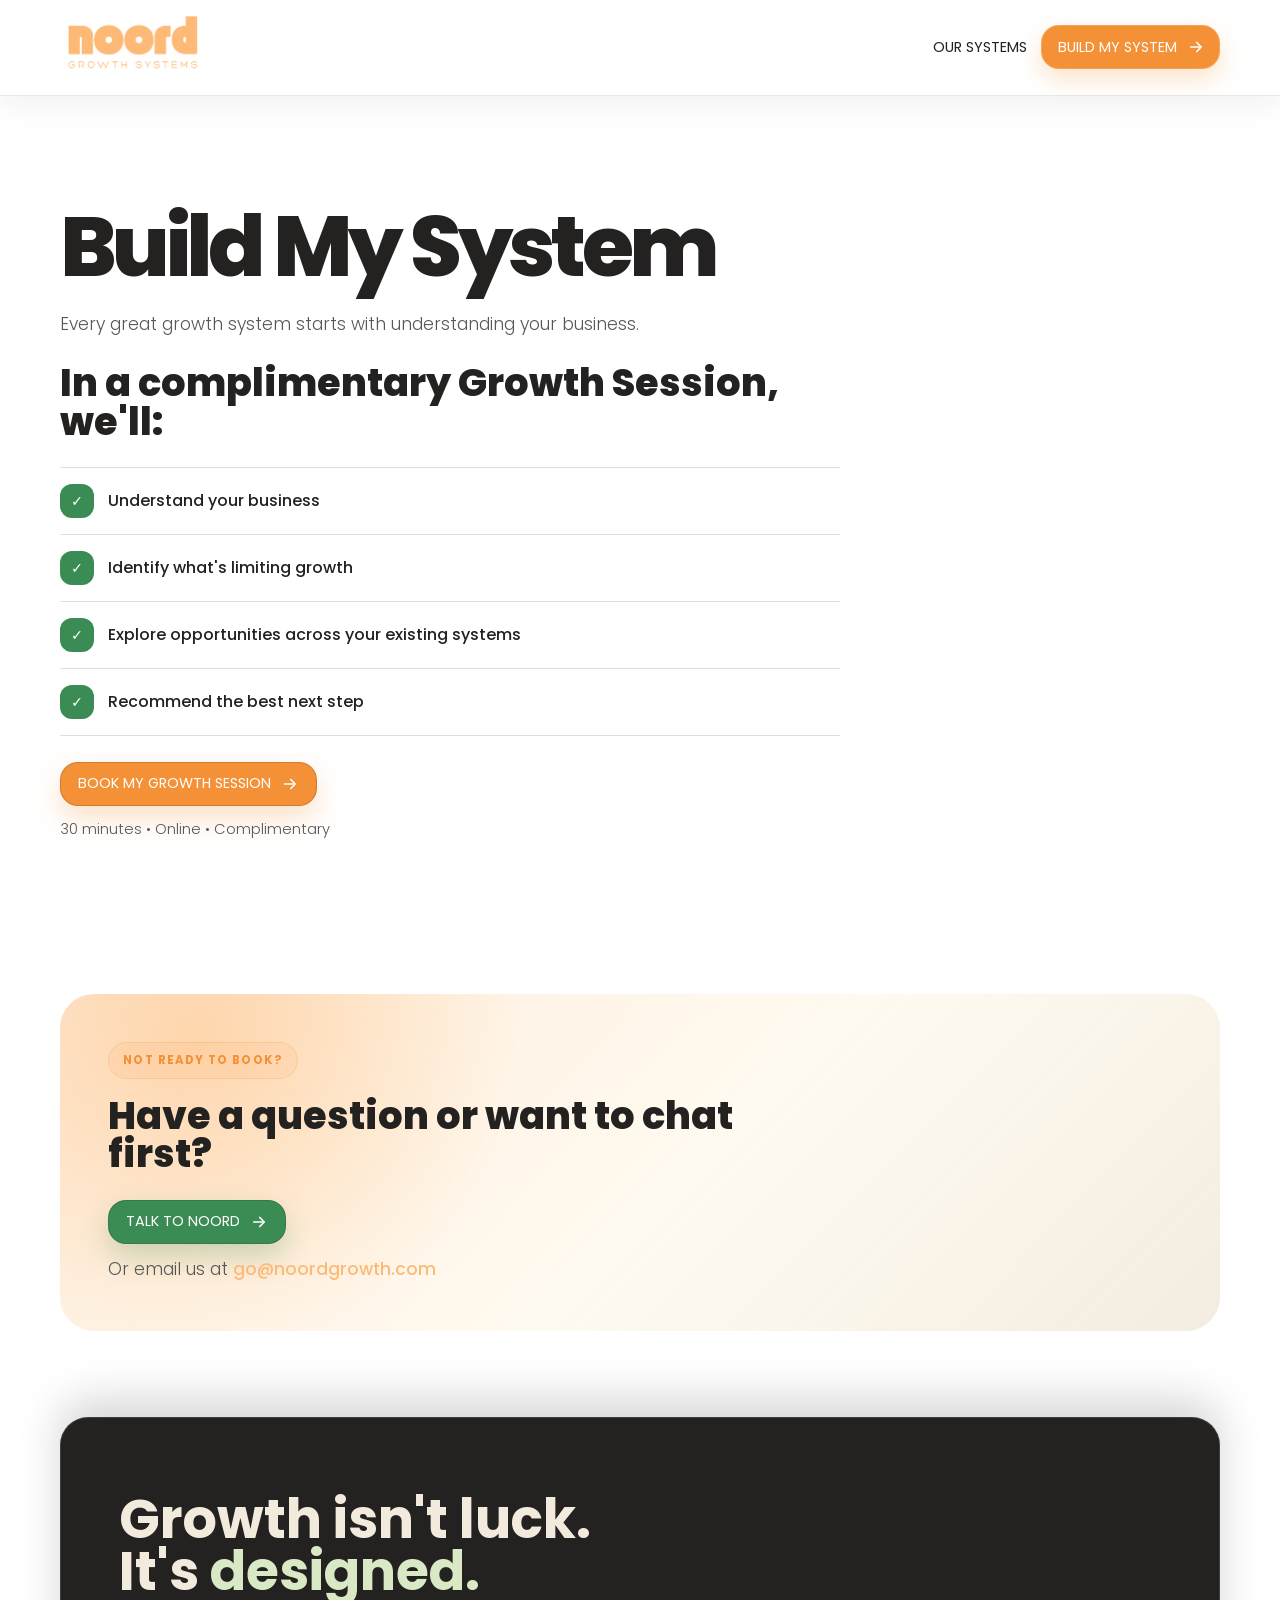
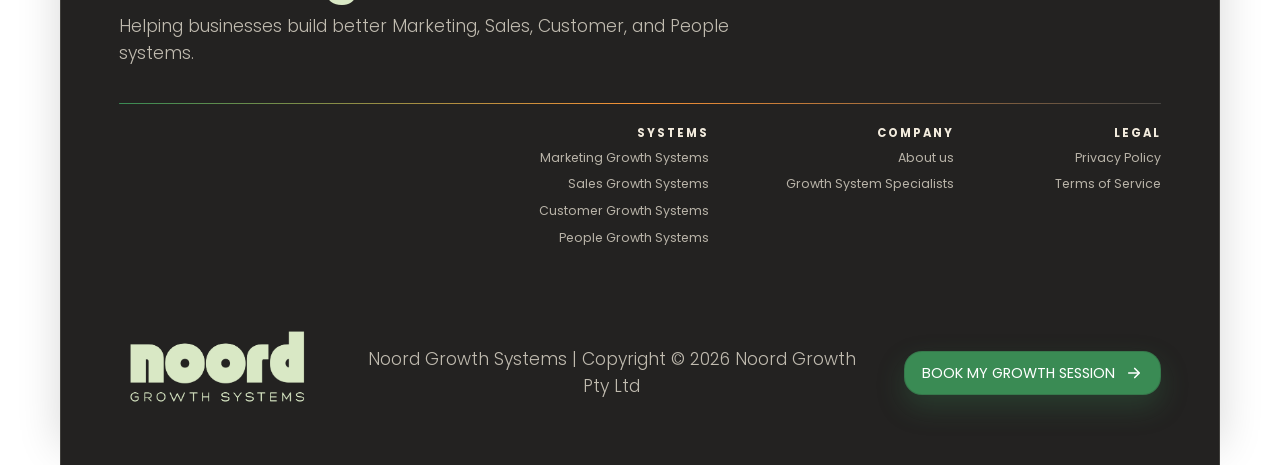
==== commit 0ca4ae70: "Restrict Growth Stories public access" ====
--- a/build-my-system.html
+++ b/build-my-system.html
@@ -1,6 +1,15 @@
 <!doctype html>
 <html lang="en">
   <head>
+    <!-- Google tag (gtag.js) -->
+    <script async src="https://www.googletagmanager.com/gtag/js?id=G-LBP5QGKZBT"></script>
+    <script>
+      window.dataLayer = window.dataLayer || [];
+      function gtag(){dataLayer.push(arguments);}
+      gtag('js', new Date());
+
+      gtag('config', 'G-LBP5QGKZBT');
+    </script>
     <meta charset="UTF-8" />
     <meta name="viewport" content="width=device-width, initial-scale=1.0" />
     <title>Build My System | Noord Growth Systems</title>
@@ -13,7 +22,7 @@
   <body>
     <main class="noord-site build-page" id="top">
       <header class="site-nav">
-        <a class="noord-logo" href="./index.html" aria-label="Noord Growth Systems home">
+        <a class="noord-logo" href="/" aria-label="Noord Growth Systems home">
           <img
             src="./assets/Noord Main Logo_Ligh Orange.png"
             alt="Noord Growth Systems"
@@ -22,31 +31,29 @@
           <span class="noord-logo__fallback">noord</span>
         </a>
         <div class="site-nav__actions">
-          <a class="site-nav__link" href="./growth-stories.html">Growth Stories</a>
           <details class="systems-menu">
             <summary>
               <span>Our Systems</span>
             </summary>
             <div class="systems-menu__panel">
               <div class="systems-menu__desktop-list">
-                <a href="./marketing-growth-systems.html">Marketing Growth Systems</a>
-                <a href="./index.html#sales-system">Sales Growth Systems</a>
-                <a href="./index.html#customer-system">Customer Growth Systems</a>
-                <a href="./index.html#people-system">People Growth Systems</a>
+                <a href="/marketing-growth-systems">Marketing Growth Systems</a>
+                <a href="/#sales-system">Sales Growth Systems</a>
+                <a href="/#customer-system">Customer Growth Systems</a>
+                <a href="/#people-system">People Growth Systems</a>
               </div>
               <details class="systems-menu__mobile-group">
                 <summary>Our Systems</summary>
                 <div>
-                  <a href="./marketing-growth-systems.html">Marketing Growth Systems</a>
-                  <a href="./index.html#sales-system">Sales Growth Systems</a>
-                  <a href="./index.html#customer-system">Customer Growth Systems</a>
-                  <a href="./index.html#people-system">People Growth Systems</a>
+                  <a href="/marketing-growth-systems">Marketing Growth Systems</a>
+                  <a href="/#sales-system">Sales Growth Systems</a>
+                  <a href="/#customer-system">Customer Growth Systems</a>
+                  <a href="/#people-system">People Growth Systems</a>
                 </div>
               </details>
-              <a class="systems-menu__mobile-page" href="./growth-stories.html">Growth Stories</a>
             </div>
           </details>
-          <a class="nav-cta" href="./build-my-system.html" aria-current="page">
+          <a class="nav-cta" href="/build-my-system" aria-current="page">
             <span>Build My System</span>
             <svg viewBox="0 0 24 24" aria-hidden="true"><path d="M5 12h13" /><path d="m13 6 6 6-6 6" /></svg>
           </a>
@@ -89,7 +96,7 @@
       </section>
 
       <footer class="cta-band" id="contact" aria-labelledby="contact-title">
-        <a class="noord-logo noord-logo--light" href="./index.html" aria-label="Noord Growth Systems home">
+        <a class="noord-logo noord-logo--light" href="/" aria-label="Noord Growth Systems home">
           <img
             src="./assets/Noord Main Logo_Ligh Green.png"
             alt="Noord Growth Systems"
@@ -103,21 +110,20 @@
           <nav class="cta-band__pages" aria-label="Systems pages">
             <div class="cta-band__page-column">
               <span>Systems</span>
-              <a href="./marketing-growth-systems.html">Marketing Growth Systems</a>
-              <a href="./index.html#sales-system">Sales Growth Systems</a>
-              <a href="./index.html#customer-system">Customer Growth Systems</a>
-              <a href="./index.html#people-system">People Growth Systems</a>
+              <a href="/marketing-growth-systems">Marketing Growth Systems</a>
+              <a href="/#sales-system">Sales Growth Systems</a>
+              <a href="/#customer-system">Customer Growth Systems</a>
+              <a href="/#people-system">People Growth Systems</a>
             </div>
             <div class="cta-band__page-column">
               <span>Company</span>
-              <a href="./index.html">About us</a>
-              <a href="./growth-system-specialists.html">Growth System Specialists</a>
-              <a href="./growth-stories.html">Growth Stories</a>
+              <a href="/">About us</a>
+              <a href="/growth-system-specialists">Growth System Specialists</a>
             </div>
             <div class="cta-band__page-column">
               <span>Legal</span>
-              <a href="./privacy-policy.html">Privacy Policy</a>
-              <a href="./index.html#terms-of-service">Terms of Service</a>
+              <a href="/privacy-policy">Privacy Policy</a>
+              <a href="/#terms-of-service">Terms of Service</a>
             </div>
           </nav>
         </div>
--- a/src/noord.css
+++ b/src/noord.css
@@ -2242,6 +2242,12 @@
   gap: 28px;
 }
 
+.profession-copy {
+  max-width: 860px;
+  display: grid;
+  gap: 16px;
+}
+
 .profession-list {
   max-width: 860px;
   display: grid;
@@ -2732,6 +2738,7 @@
 }
 
 .deliverables-panel {
+  position: relative;
   display: grid;
   gap: 26px;
   padding: var(--noord-panel-pad);
@@ -2742,9 +2749,50 @@
   box-shadow: var(--noord-shadow);
 }
 
+.deliverables-panel__label {
+  position: absolute;
+  top: 0;
+  left: var(--noord-panel-pad);
+  max-width: calc(100% - (2 * var(--noord-panel-pad)));
+  display: inline-flex;
+  align-items: center;
+  justify-content: center;
+  padding: 14px 24px 18px;
+  border-radius: 0 0 24px 24px;
+  color: var(--noord-light-brown);
+  background: var(--noord-dark);
+  box-shadow: 0 12px 22px rgba(35, 34, 33, 0.18);
+  font-family: "Bradley Hand", "Segoe Print", "Comic Sans MS", cursive;
+  font-size: 1.05rem;
+  font-weight: 600;
+  letter-spacing: 0.01em;
+  line-height: 1.15;
+  text-align: center;
+  z-index: 1;
+}
+
+.deliverables-panel__label::after {
+  content: "↓";
+  position: absolute;
+  left: 26px;
+  top: calc(100% + 5px);
+  color: var(--noord-orange);
+  filter: drop-shadow(1px 1px 0 rgba(244, 144, 53, 0.28));
+  font-family: "Bradley Hand", "Segoe Print", "Comic Sans MS", cursive;
+  font-size: 1.65rem;
+  font-weight: 700;
+  line-height: 1;
+  transform: rotate(2deg);
+}
+
+.deliverables-panel__label::before {
+  content: none;
+}
+
 .deliverables-panel__intro {
   display: grid;
   gap: 10px;
+  padding-top: 42px;
 }
 
 .deliverables-panel__intro h3 {
@@ -3117,6 +3165,21 @@
   .growth-addons {
     width: min(100% - 20px, 1160px);
     margin-bottom: 56px;
+  }
+
+  .deliverables-panel__label {
+    left: 20px;
+    max-width: calc(100% - 40px);
+    padding: 12px 18px 16px;
+    font-size: 0.95rem;
+  }
+
+  .deliverables-panel__label::after {
+    left: 22px;
+  }
+
+  .deliverables-panel__intro {
+    padding-top: 76px;
   }
 
   .marketing-hero h2,
@@ -3537,6 +3600,10 @@
   gap: 32px;
 }
 
+.stories-section--blocked {
+  width: min(760px, calc(100% - 32px));
+}
+
 .story-grid {
   display: grid;
   grid-template-columns: minmax(0, 1.15fr) minmax(280px, 0.85fr);
@@ -3563,6 +3630,10 @@
     linear-gradient(135deg, rgba(253, 186, 118, 0.22), rgba(255, 250, 240, 0.96));
 }
 
+.story-card--blocked {
+  min-height: auto;
+}
+
 .story-card h3 {
   max-width: 720px;
   margin: 0;
@@ -3570,6 +3641,16 @@
   font-size: clamp(1.8rem, 3.4vw, 3rem);
   font-weight: 800;
   line-height: 0.98;
+}
+
+.story-card--blocked h2 {
+  max-width: 720px;
+  margin: 0;
+  color: var(--noord-dark);
+  font-size: clamp(1.9rem, 3.6vw, 3.2rem);
+  font-weight: 800;
+  line-height: 0.98;
+  letter-spacing: -0.045em;
 }
 
 .story-card a {
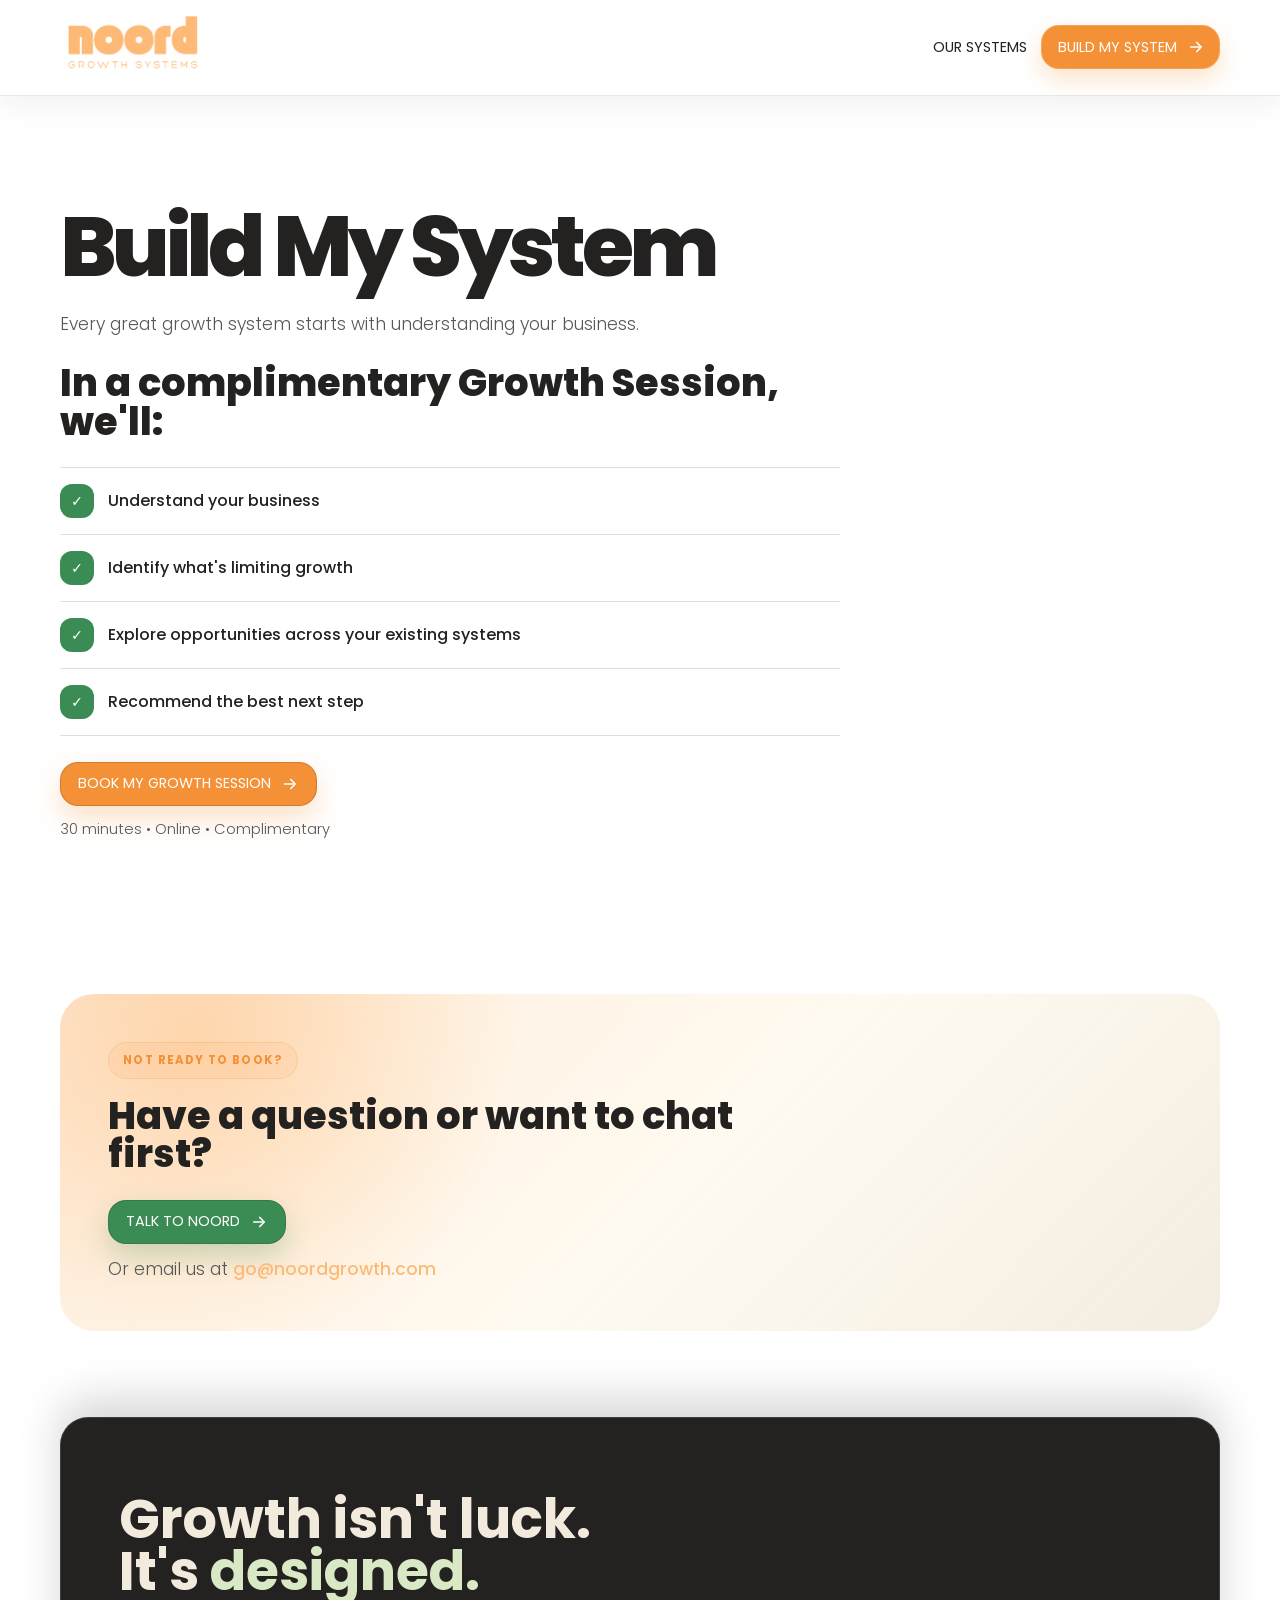
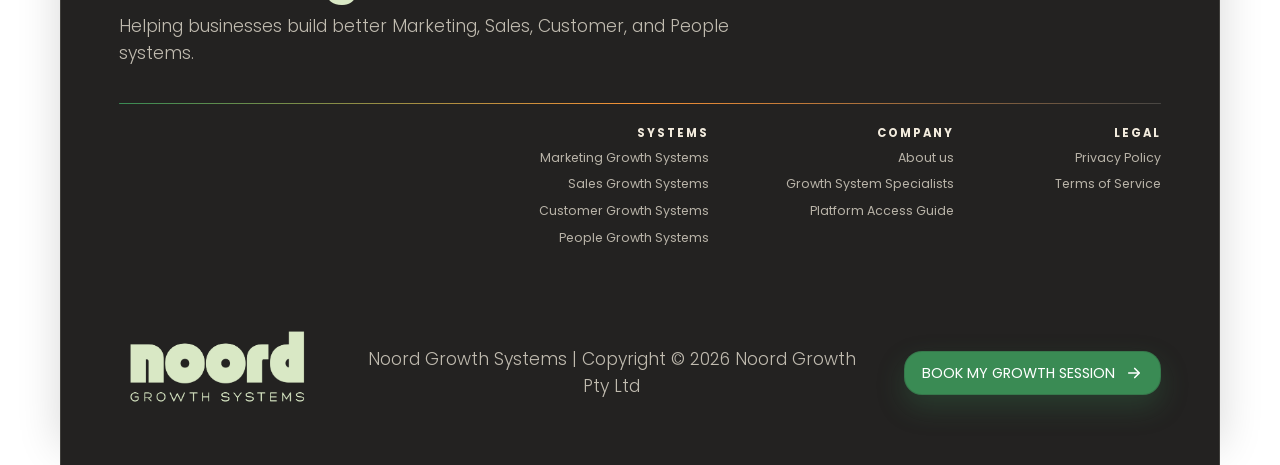
==== commit e6d05b33: "Add client platform access guide" ====
--- a/build-my-system.html
+++ b/build-my-system.html
@@ -119,6 +119,7 @@
               <span>Company</span>
               <a href="/">About us</a>
               <a href="/growth-system-specialists">Growth System Specialists</a>
+              <a href="/platform-access-guide">Platform Access Guide</a>
             </div>
             <div class="cta-band__page-column">
               <span>Legal</span>
--- a/src/noord.css
+++ b/src/noord.css
@@ -3699,3 +3699,226 @@
     border-radius: 28px;
   }
 }
+/* Client platform access guide */
+.access-page {
+  background: #fff;
+}
+
+.access-hero {
+  padding: clamp(56px, 7vw, 96px) max(20px, calc((100vw - 1160px) / 2));
+  background: #f2f7ec;
+}
+
+.access-hero > * {
+  max-width: 850px;
+}
+
+.access-eyebrow,
+.access-toc > span,
+.access-platform__heading > span {
+  color: #2f7644;
+  font-size: 0.72rem;
+  font-weight: 700;
+  text-transform: uppercase;
+  letter-spacing: 0.12em;
+}
+
+.access-hero h1 {
+  margin: 20px 0 24px;
+  font-size: clamp(3rem, 6vw, 5.4rem);
+  font-weight: 800;
+  line-height: 1.02;
+}
+
+.access-hero h1 span {
+  color: var(--noord-green);
+}
+
+.access-hero p,
+.access-content p,
+.access-content li {
+  color: var(--noord-grey);
+  font-size: var(--noord-subtext-size);
+  font-weight: 300;
+  line-height: 1.65;
+}
+
+.access-hero p {
+  max-width: 700px;
+  margin: 0;
+}
+
+.access-layout {
+  width: min(1160px, calc(100% - 40px));
+  display: grid;
+  grid-template-columns: 220px minmax(0, 1fr);
+  align-items: start;
+  gap: clamp(36px, 6vw, 88px);
+  margin: 0 auto;
+  padding: clamp(56px, 7vw, 94px) 0 clamp(72px, 9vw, 120px);
+}
+
+.access-toc {
+  position: sticky;
+  top: 100px;
+  display: grid;
+  gap: 13px;
+  padding: 10px 0 20px;
+  border-top: 1px solid var(--noord-line);
+}
+
+.access-toc > span {
+  margin: 10px 0 5px;
+}
+
+.access-toc a {
+  color: var(--noord-grey);
+  font-size: 0.88rem;
+  line-height: 1.35;
+}
+
+.access-toc a:hover,
+.access-content a:hover {
+  color: var(--noord-orange);
+}
+
+.access-content {
+  min-width: 0;
+}
+
+.access-content section {
+  scroll-margin-top: 100px;
+}
+
+.access-content section + section {
+  margin-top: clamp(60px, 7vw, 96px);
+}
+
+.access-content h2 {
+  margin: 0;
+  font-size: clamp(2rem, 3.5vw, 3.2rem);
+  font-weight: 800;
+  line-height: 1.12;
+}
+
+.access-content p {
+  margin: 18px 0 0;
+}
+
+.access-content a {
+  color: #2f7644;
+  text-decoration: underline;
+  text-underline-offset: 3px;
+}
+
+.access-principles {
+  display: grid;
+  grid-template-columns: repeat(2, minmax(0, 1fr));
+  gap: 26px;
+  margin-top: 28px;
+}
+
+.access-principles p {
+  margin: 0;
+  padding-top: 16px;
+  border-top: 2px solid var(--noord-green);
+}
+
+.access-principles strong {
+  display: block;
+  color: var(--noord-dark);
+  font-weight: 600;
+}
+
+.access-platform {
+  padding-top: 26px;
+  border-top: 1px solid var(--noord-line);
+}
+
+.access-platform__heading {
+  display: grid;
+  gap: 14px;
+}
+
+.access-content ol,
+.access-finish ul {
+  display: grid;
+  gap: 15px;
+  margin: 28px 0 0;
+  padding-left: 1.6em;
+}
+
+.access-content li {
+  padding-left: 5px;
+}
+
+.access-content li::marker {
+  color: var(--noord-green);
+  font-weight: 700;
+}
+
+.access-content strong {
+  color: var(--noord-dark);
+  font-weight: 600;
+}
+
+.access-code {
+  white-space: nowrap;
+}
+
+.access-content .access-note {
+  margin-top: 28px;
+  padding: 14px 0 14px 20px;
+  border-left: 3px solid var(--noord-orange);
+  color: var(--noord-grey);
+}
+
+.access-finish {
+  padding: clamp(28px, 4vw, 46px);
+  border-radius: var(--noord-radius);
+  background: var(--noord-light-green);
+}
+
+.access-finish h2 {
+  margin-top: 14px;
+}
+
+.access-finish ul {
+  gap: 10px;
+}
+
+@media (max-width: 760px) {
+  .access-layout {
+    grid-template-columns: 1fr;
+    gap: 0;
+  }
+
+  .access-toc {
+    position: static;
+    grid-template-columns: repeat(2, minmax(0, 1fr));
+    gap: 12px 18px;
+    margin-bottom: 48px;
+  }
+
+  .access-toc > span {
+    grid-column: 1 / -1;
+  }
+}
+
+@media (max-width: 520px) {
+  .access-hero {
+    padding: 48px 20px 56px;
+  }
+
+  .access-hero h1 {
+    font-size: clamp(2.6rem, 10vw, 3.5rem);
+  }
+
+  .access-principles {
+    grid-template-columns: 1fr;
+  }
+
+  .access-finish {
+    padding: 26px 20px;
+  }
+}
